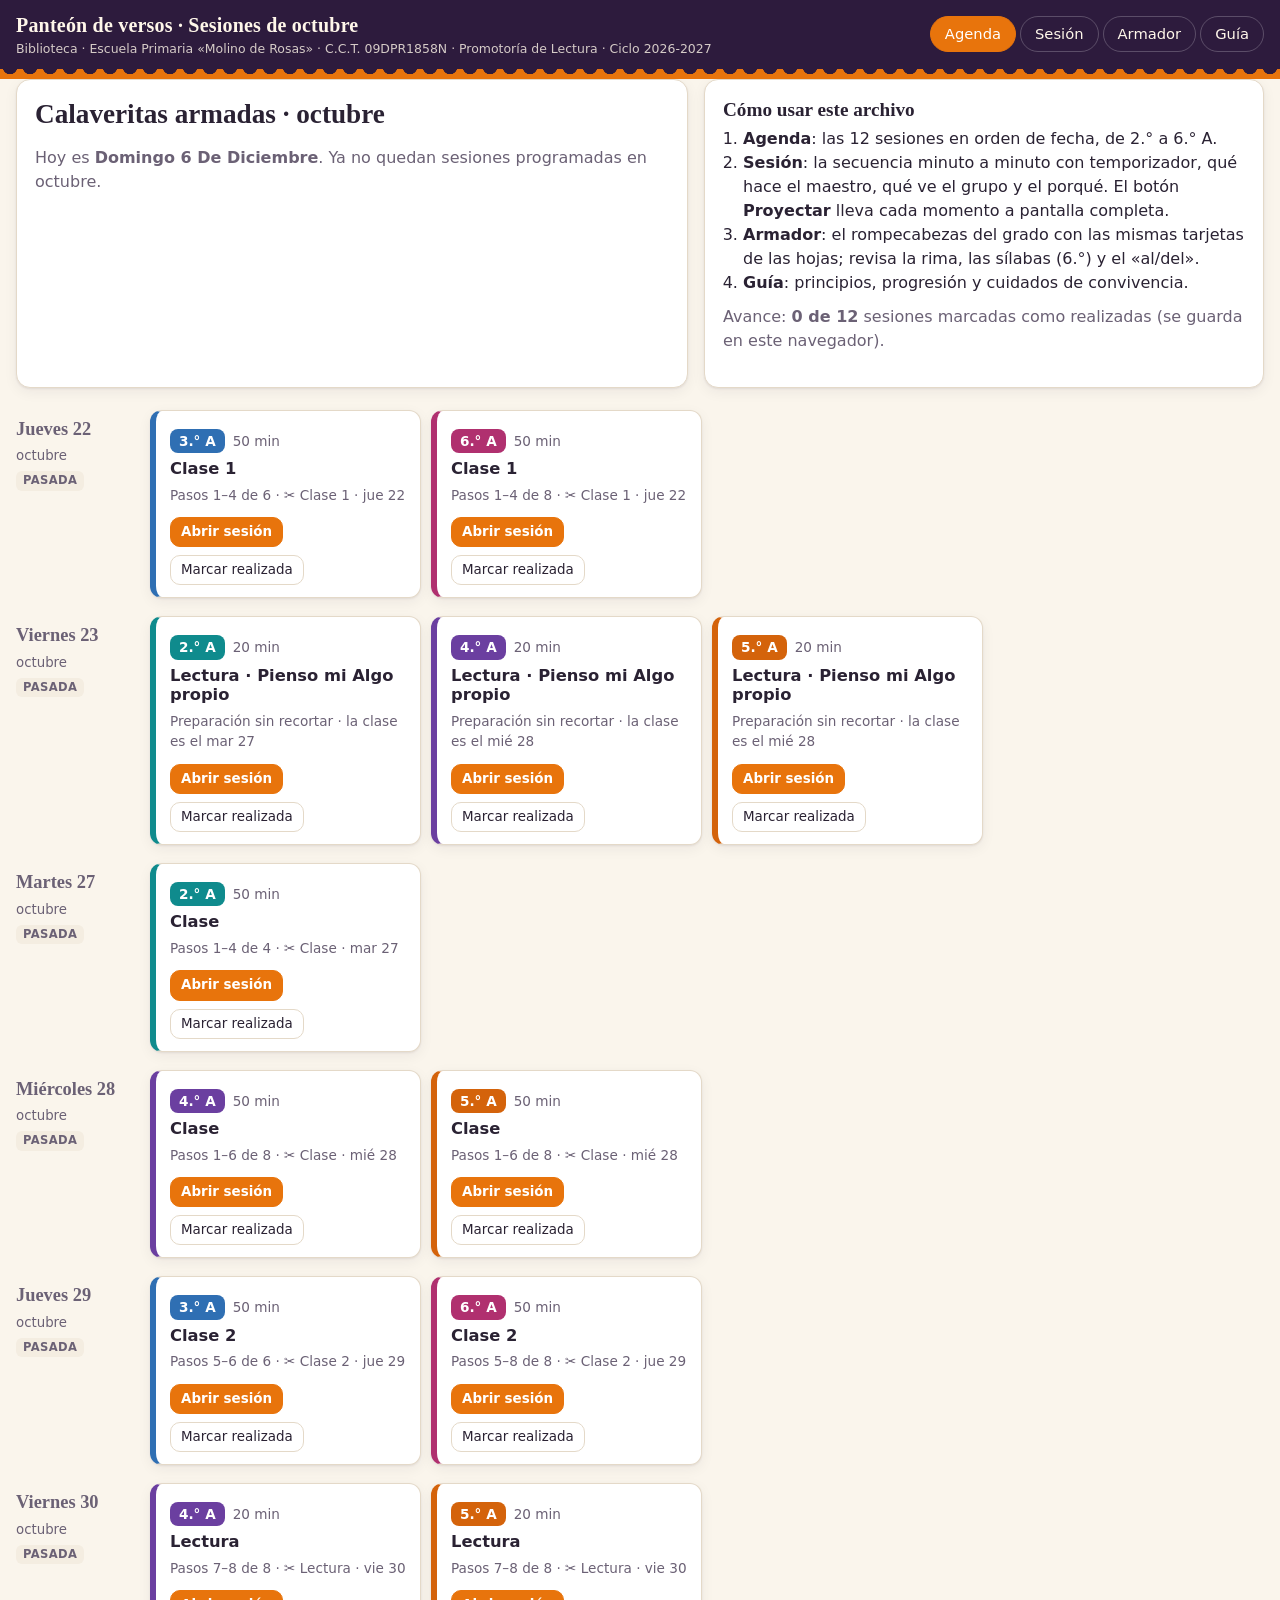
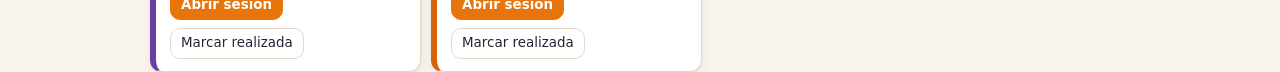
==== herramienta/panteon-de-versos-sesiones.html @ 93f86607 "Add files via upload" ====
<!doctype html>
<html lang="es">
<head>
<meta charset="utf-8">
<meta name="viewport" content="width=device-width, initial-scale=1">
<title>Panteón de versos · Sesiones</title>
<style>
:root{
  --bg:#faf5ec; --surface:#ffffff; --surface2:#f4ede1; --ink:#2a2233; --muted:#6b6175; --line:#e4d9c8;
  --head:#2d1b3d; --head-ink:#fff7ea; --accent:#e8740c; --accent-ink:#ffffff; --accent2:#8a2f86;
  --ok:#2f7d4f; --ok-bg:#e3f3e8; --warn:#9a4a05; --warn-bg:#fdf0dc; --bad:#a82a1e; --bad-bg:#fbe5e2;
  --card-ink:#2a2233; --shadow:0 1px 2px rgba(40,20,50,.08),0 4px 14px rgba(40,20,50,.06);
  --c-titulo:#e4e1dc; --c-quien:#dccff0; --c-porquien:#f9d0e1; --c-hacia:#fbe8a0; --c-remate:#fbd6b4;
  --c-algo:#ffffff; --c-cierre:#d9f1d0; --c-paso:#cde2f7; --c-final:#fcc794; --c-rima:#a7dbaf;
  --c-dialogo:#bde7e4; --c-figura:#f5c0cd; --c-reto:#fde68a;
  --g2:#0f8b8d; --g3:#2f6fb3; --g4:#6b3fa0; --g5:#d4630b; --g6:#b0306f;
}
@media (prefers-color-scheme: dark){
  :root:not([data-theme="light"]){
    --bg:#16111b; --surface:#211a29; --surface2:#2a2233; --ink:#f2ecf6; --muted:#b8acc3; --line:#3b3148;
    --head:#100b15; --ok-bg:#183a26; --warn-bg:#3d2a10; --bad-bg:#3d1a17; --ok:#7fd3a0; --warn:#f3b46a; --bad:#f08a80;
    --shadow:0 1px 2px rgba(0,0,0,.4);
  }
}
:root[data-theme="dark"]{
  --bg:#16111b; --surface:#211a29; --surface2:#2a2233; --ink:#f2ecf6; --muted:#b8acc3; --line:#3b3148;
  --head:#100b15; --ok-bg:#183a26; --warn-bg:#3d2a10; --bad-bg:#3d1a17; --ok:#7fd3a0; --warn:#f3b46a; --bad:#f08a80;
  --shadow:0 1px 2px rgba(0,0,0,.4);
}
*{box-sizing:border-box}
html,body{margin:0}
body{background:var(--bg);color:var(--ink);font:16px/1.5 system-ui,-apple-system,"Segoe UI",Roboto,"Helvetica Neue",Arial,sans-serif}
h1,h2,h3{font-family:Georgia,"Times New Roman",serif;line-height:1.2;margin:0}
button{font:inherit;color:inherit;cursor:pointer}
input,textarea{font:inherit;color:var(--ink)}
.wrap{max-width:1280px;margin:0 auto;padding:0 16px}
/* Encabezado */
header.top{background:var(--head);color:var(--head-ink);position:sticky;top:0;z-index:20}
.top .wrap{display:flex;flex-wrap:wrap;align-items:center;gap:8px 18px;padding-top:10px;padding-bottom:10px}
.brand{display:flex;flex-direction:column;min-width:0}
.brand b{font-family:Georgia,serif;font-size:1.25rem;letter-spacing:.2px}
.brand span{font-size:.78rem;opacity:.8}
nav.tabs{display:flex;gap:4px;margin-left:auto;flex-wrap:wrap}
nav.tabs button{background:transparent;border:1px solid rgba(255,255,255,.22);border-radius:999px;padding:6px 14px;color:var(--head-ink);font-size:.92rem}
nav.tabs button[aria-current="true"]{background:var(--accent);border-color:var(--accent);color:#fff}
.picado{height:10px;background:
  radial-gradient(circle at 10px -2px,transparent 7px,var(--accent) 7.5px) 0 0/20px 10px repeat-x}
main{padding:20px 0 60px}
.view{display:none}.view.on{display:block}
.card-box{background:var(--surface);border:1px solid var(--line);border-radius:14px;box-shadow:var(--shadow);padding:18px}
.muted{color:var(--muted)}
.pill{display:inline-flex;align-items:center;gap:6px;border-radius:999px;padding:2px 10px;font-size:.8rem;font-weight:600}
.btn{display:inline-flex;align-items:center;gap:6px;border:1px solid var(--line);background:var(--surface);border-radius:10px;padding:8px 14px;font-size:.94rem}
.btn:hover{border-color:var(--accent)}
.btn.pri{background:var(--accent);border-color:var(--accent);color:var(--accent-ink);font-weight:600}
.btn.sm{padding:4px 10px;font-size:.84rem}
.btn:disabled{opacity:.45;cursor:not-allowed}
.row{display:flex;flex-wrap:wrap;gap:8px;align-items:center}
.gchip{color:#fff;border-radius:8px;padding:2px 9px;font-weight:700;font-size:.85rem;white-space:nowrap}
.g2{--gc:var(--g2)}.g3{--gc:var(--g3)}.g4{--gc:var(--g4)}.g5{--gc:var(--g5)}.g6{--gc:var(--g6)}
.gchip{background:var(--gc)}
/* Agenda */
.hero{display:grid;gap:16px;grid-template-columns:1.2fr 1fr;margin-bottom:22px}
.hero h1{font-size:1.7rem;margin-bottom:6px}
.today-list{display:grid;gap:10px;margin-top:12px}
.timeline{display:grid;gap:18px}
.day{display:grid;grid-template-columns:120px 1fr;gap:14px}
.day-h{padding-top:6px}
.day-h b{display:block;font-family:Georgia,serif;font-size:1.15rem;text-transform:capitalize}
.day-h small{color:var(--muted)}
.day.past .day-h b{color:var(--muted)}
.day.today .day-h b{color:var(--accent)}
.tag{display:inline-block;font-size:.72rem;font-weight:700;letter-spacing:.4px;text-transform:uppercase;border-radius:6px;padding:1px 7px;margin-top:4px}
.tag.today{background:var(--accent);color:#fff}
.tag.past{background:var(--surface2);color:var(--muted)}
.day-s{display:grid;gap:10px;grid-template-columns:repeat(auto-fill,minmax(270px,1fr))}
.scard{background:var(--surface);border:1px solid var(--line);border-left:6px solid var(--gc);border-radius:12px;padding:12px 14px;display:flex;flex-direction:column;gap:6px;box-shadow:var(--shadow)}
.scard.done{opacity:.72}
.scard h3{font-size:1.02rem;font-family:inherit;font-weight:700}
.scard .meta{font-size:.85rem;color:var(--muted)}
.scard .row{margin-top:auto;padding-top:6px}
.done-mark{font-size:.8rem;color:var(--ok);font-weight:700}
/* Sesión */
.sess-head{border-left:8px solid var(--gc);display:flex;flex-wrap:wrap;gap:10px 22px;align-items:flex-end;justify-content:space-between}
.sess-head h1{font-size:1.6rem}
.sess-grid{display:grid;grid-template-columns:minmax(0,1fr) 340px;gap:18px;margin-top:18px}
.mom-rail{display:flex;gap:6px;overflow-x:auto;padding-bottom:4px;margin-bottom:12px}
.mom-rail button{flex:0 0 auto;border:1px solid var(--line);background:var(--surface);border-radius:10px;padding:6px 12px;font-size:.86rem;text-align:left}
.mom-rail button[aria-current="true"]{background:var(--gc);border-color:var(--gc);color:#fff}
.mom-rail button small{display:block;opacity:.75;font-size:.74rem}
.mom h2{font-size:1.4rem;margin-bottom:4px}
.mom ul{margin:8px 0 0;padding-left:20px}
.mom li{margin:4px 0}
.box{border-radius:12px;padding:12px 14px;margin-top:14px}
.box.group{background:var(--surface2);border:1px dashed var(--line)}
.box.why{background:var(--warn-bg);color:var(--ink)}
.box h4{margin:0 0 6px;font-size:.8rem;letter-spacing:.5px;text-transform:uppercase;color:var(--muted)}
.timer{display:flex;align-items:center;gap:10px;flex-wrap:wrap}
.timer .clock{font:700 2.2rem/1 ui-monospace,Menlo,Consolas,monospace;min-width:5.2ch}
.timer .clock.end{color:var(--bad)}
.bar{height:6px;border-radius:999px;background:var(--surface2);overflow:hidden;flex:1 1 140px}
.bar i{display:block;height:100%;background:var(--accent);width:0}
.side h3{font-size:1.05rem;margin-bottom:8px}
.side .card-box+.card-box{margin-top:14px}
.chk{display:flex;gap:8px;align-items:flex-start;margin:6px 0;font-size:.94rem}
.chk input{margin-top:4px;width:18px;height:18px;accent-color:var(--accent)}
.tira{border:1px dashed var(--line);border-radius:8px;padding:6px 10px;margin:6px 0;background:var(--c-reto);color:var(--card-ink);font-size:.92rem}
.ex{font-family:Georgia,serif;font-size:1.05rem}
.ex p{margin:2px 0}
.ex .dim{opacity:.45}
.exs{display:grid;grid-template-columns:repeat(auto-fit,minmax(240px,1fr));gap:12px}
.exs .ex{background:var(--surface);border:1px solid var(--line);border-radius:10px;padding:8px 12px}
#proj .exs .ex{background:transparent;border-color:rgba(255,255,255,.2);font-size:clamp(.95rem,1.6vw,1.3rem)}
.ideas{display:block;font-size:.74rem;line-height:1.3;opacity:.75;font-style:italic;margin-top:2px}
.ideas-box{font-size:.8rem;color:var(--muted);margin-top:6px;font-style:italic}
.tc.extra::before{content:"＋";position:absolute;top:-7px;left:-6px;background:var(--accent2);color:#fff;font-size:.62rem;font-weight:700;border-radius:999px;width:15px;height:15px;display:flex;align-items:center;justify-content:center}
.legend-x{font-size:.78rem;color:var(--muted);margin-top:10px}
.legend-x b{display:inline-flex;width:15px;height:15px;border-radius:999px;background:var(--accent2);color:#fff;font-size:.62rem;align-items:center;justify-content:center}
/* Armador */
.arm-top{display:flex;flex-wrap:wrap;gap:10px;align-items:center;justify-content:space-between;margin-bottom:14px}
.gtabs{display:flex;gap:6px;flex-wrap:wrap}
.gtabs button{border:2px solid var(--gc);background:var(--surface);color:var(--ink);border-radius:10px;padding:5px 14px;font-weight:700}
.gtabs button[aria-current="true"]{background:var(--gc);color:#fff}
.banner{background:var(--warn-bg);border-radius:10px;padding:8px 12px;margin-bottom:12px;display:flex;gap:10px;flex-wrap:wrap;align-items:center;justify-content:space-between;font-size:.94rem}
.arm{display:grid;grid-template-columns:170px minmax(0,1fr) 380px;gap:16px;align-items:start}
.rail{display:flex;flex-direction:column;gap:4px;position:sticky;top:86px}
.rail button{display:flex;align-items:center;gap:8px;text-align:left;border:1px solid var(--line);background:var(--surface);border-radius:9px;padding:6px 10px;font-size:.9rem}
.rail button[aria-current="true"]{border-color:var(--accent);box-shadow:0 0 0 2px var(--accent) inset}
.rail button.inrange{background:var(--warn-bg)}
.dot{width:10px;height:10px;border-radius:50%;background:var(--line);flex:0 0 auto}
.dot.half{background:linear-gradient(90deg,var(--accent) 50%,var(--line) 50%)}
.dot.full{background:var(--ok)}
.rail .cut{font-size:.74rem;color:var(--muted);border-top:2px dashed var(--line);padding-top:4px;margin-top:4px}
.step h2{font-size:1.3rem}
.step .q{color:var(--muted);margin:4px 0 12px}
.lbl{font-weight:700;font-size:.9rem;margin:14px 0 6px;display:flex;gap:8px;align-items:center;flex-wrap:wrap}
.grid{display:flex;flex-wrap:wrap;gap:8px}
.tc{position:relative;border:1.5px solid rgba(0,0,0,.14);border-radius:9px;padding:8px 12px;min-height:44px;color:var(--card-ink);font-size:1rem;text-align:left;display:flex;flex-direction:column;justify-content:center;gap:1px;box-shadow:0 1px 0 rgba(0,0,0,.06)}
.tc small.h{font-size:.78rem;opacity:.75}
.tc small.rc{font-size:.72rem;opacity:.7}
.tc[aria-pressed="true"]{outline:3px solid var(--ink);outline-offset:1px}
.tc.fits::after{content:"✓ rima";position:absolute;top:-8px;right:-6px;background:var(--ok);color:#fff;font-size:.68rem;font-weight:700;border-radius:999px;padding:1px 6px}
.tc.algo{border-style:dashed}
.cat-titulo{background:var(--c-titulo)}.cat-quien{background:var(--c-quien)}.cat-porquien{background:var(--c-porquien)}
.cat-hacia{background:var(--c-hacia)}.cat-remate{background:var(--c-remate)}.cat-algo{background:var(--c-algo)}
.cat-cierre{background:var(--c-cierre)}.cat-paso{background:var(--c-paso)}.cat-final{background:var(--c-final)}
.cat-rima{background:var(--c-rima)}.cat-dialogo{background:var(--c-dialogo)}.cat-figura{background:var(--c-figura)}
.cat-reto{background:var(--c-reto)}
.algo-in{width:100%;border:2px dashed var(--accent);background:var(--surface);border-radius:10px;padding:10px 12px;font-size:1.05rem}
.preview{margin-top:16px;background:var(--surface2);border-radius:12px;padding:12px 14px;font-family:Georgia,serif;font-size:1.15rem;display:flex;gap:10px;align-items:center;justify-content:space-between;flex-wrap:wrap}
.fb{margin-top:10px;border-radius:10px;padding:9px 12px;font-size:.95rem}
.fb.ok{background:var(--ok-bg);color:var(--ok)}
.fb.aso{background:var(--warn-bg);color:var(--warn)}
.fb.no{background:var(--bad-bg);color:var(--bad)}
.fb.info{background:var(--surface2);color:var(--ink)}
.mini{display:inline-block;background:var(--c-titulo);color:var(--card-ink);border:1px solid rgba(0,0,0,.2);border-radius:6px;padding:0 8px;font-weight:700}
.nav2{display:flex;justify-content:space-between;gap:8px;margin-top:18px;flex-wrap:wrap}
.cuad{position:sticky;top:86px;max-height:calc(100vh - 100px);overflow:auto;background:var(--surface);background-image:repeating-linear-gradient(transparent 0 31px,var(--line) 31px 32px);border:1px solid var(--line);border-radius:12px;padding:14px;box-shadow:var(--shadow)}
.cuad h3{font-size:1.05rem;margin-bottom:2px}
.cuad .sub{font-size:.82rem;color:var(--muted);margin-bottom:10px}
.strip{display:flex;flex-wrap:wrap;margin:6px 0;border-radius:8px;overflow:hidden;cursor:pointer;border:1px solid rgba(0,0,0,.12);box-shadow:0 1px 0 rgba(0,0,0,.05)}
.strip .seg{padding:5px 9px;color:var(--card-ink);font-size:.95rem}
.strip .num{background:var(--surface2);color:var(--muted);font-size:.72rem;font-weight:700;padding:6px 6px;display:flex;align-items:center}
.strip.empty{border:1.5px dashed var(--line);background:transparent;color:var(--muted);padding:5px 9px;font-size:.88rem}
.strip .syl{margin-left:auto;font-size:.72rem;padding:6px 8px;background:var(--surface2);color:var(--muted)}
.strip .syl.bad{color:var(--bad);font-weight:700}
.star{font-size:.82rem;color:var(--ok);margin:2px 0 8px;font-weight:600}
.cutline{border-top:2px dashed var(--muted);margin:10px 0 4px;padding-top:2px;font-size:.76rem;color:var(--muted)}
.qhead{font-family:Georgia,serif;font-weight:700;font-size:.9rem;margin-top:8px}
/* Guía */
.guide{display:grid;gap:16px;grid-template-columns:repeat(auto-fit,minmax(320px,1fr))}
.guide h2{font-size:1.25rem;margin-bottom:8px}
table{border-collapse:collapse;width:100%;font-size:.9rem}
th,td{border-bottom:1px solid var(--line);padding:6px 6px;text-align:left;vertical-align:top}
th{font-size:.78rem;text-transform:uppercase;letter-spacing:.4px;color:var(--muted)}
.sw{display:inline-block;width:18px;height:18px;border-radius:4px;border:1px solid rgba(0,0,0,.2);vertical-align:middle}
.tablewrap{overflow-x:auto}
/* Proyección */
#proj{position:fixed;inset:0;background:#120c18;color:#fff7ea;z-index:100;display:none;flex-direction:column;padding:24px 32px}
#proj.on{display:flex}
#proj .ph{display:flex;justify-content:space-between;align-items:center;gap:12px;flex-wrap:wrap;font-size:1rem;opacity:.85}
#proj .pbody{flex:1;display:flex;flex-direction:column;justify-content:center;gap:20px;max-width:1100px;margin:0 auto;width:100%}
#proj h2{font-size:clamp(2rem,5vw,3.6rem);color:#ffb35c}
#proj .pg{font-size:clamp(1.3rem,3vw,2.2rem);line-height:1.45}
#proj .pg ol,#proj .pg ul{margin:0;padding-left:1.2em}
#proj .pclock{font:700 clamp(3rem,9vw,7rem)/1 ui-monospace,Menlo,Consolas,monospace}
#proj .pclock.end{color:#ff7a6b}
#proj .pf{display:flex;gap:10px;justify-content:center;flex-wrap:wrap}
#proj .btn{background:transparent;color:#fff7ea;border-color:rgba(255,255,255,.3);font-size:1.1rem}
#proj .btn.pri{background:var(--accent);border-color:var(--accent)}
.flash{animation:fl 1s ease 3}
@keyframes fl{50%{background:#5a1d1d}}
@media (max-width:1100px){
  .arm{grid-template-columns:150px minmax(0,1fr)}
  .cuad{grid-column:1/-1;position:static;max-height:none}
  .sess-grid{grid-template-columns:1fr}
}
@media (max-width:720px){
  .hero{grid-template-columns:1fr}
  .day{grid-template-columns:1fr;gap:6px}
  .arm{grid-template-columns:1fr}
  .rail{position:static;flex-direction:row;overflow-x:auto}
  .rail button{flex:0 0 auto}
  .rail .cut{border-top:0;border-left:2px dashed var(--line);padding:4px 6px;margin:0;white-space:nowrap}
  nav.tabs{margin-left:0}
}
@media print{
  header.top,.view:not(#v-arm),.arm-top,.banner,.rail,.step,#proj{display:none!important}
  body{background:#fff;color:#000}
  .arm{display:block}
  .cuad{position:static;max-height:none;box-shadow:none;border:0;background-image:none}
  .strip{break-inside:avoid;-webkit-print-color-adjust:exact;print-color-adjust:exact}
}
</style>
</head>
<body>
<header class="top">
  <div class="wrap">
    <div class="brand">
      <b>Panteón de versos · Sesiones de octubre</b>
      <span>Biblioteca · Escuela Primaria «Molino de Rosas» · C.C.T. 09DPR1858N · Promotoría de Lectura · Ciclo 2026-2027</span>
    </div>
    <nav class="tabs" aria-label="Secciones">
      <button data-act="nav" data-v="agenda">Agenda</button>
      <button data-act="nav" data-v="sess">Sesión</button>
      <button data-act="nav" data-v="arm">Armador</button>
      <button data-act="nav" data-v="guia">Guía</button>
    </nav>
  </div>
  <div class="picado"></div>
</header>

<main class="wrap">
  <section id="v-agenda" class="view"></section>
  <section id="v-sess" class="view"></section>
  <section id="v-arm" class="view"></section>
  <section id="v-guia" class="view"></section>
</main>

<div id="proj" role="dialog" aria-modal="true" aria-label="Modo proyección"></div>

<script>
/* =====================================================================
   1. DATOS · tomados de las hojas imprimibles por grado (2.° a 6.° A).
   Cada tarjeta final lleva tras «|» la pista que trae la hoja:
   2.° símbolo · 3.° símbolo y terminación · 4.° terminación · 5.° nada · 6.° sílabas.
   ===================================================================== */
const L = s => s.split(';').map(x => x.trim()).filter(Boolean);
const S = (a, b, ca, cb, ini, fin, extra) => Object.assign({ a, b, ca, cb, ini: L(ini), fin: L(fin) }, extra || {});
const A = (a, b, moldes, fin) => ({ a, b, ca: 'algo', cb: 'cierre', algo: true, ini: L(moldes), fin: L(fin) });

const TIRAS = [
  'Y colorín colorado, este cuento se ha acabado.',
  'Y aquí termina la historia de esta calaca sin memoria.',
  'Pon un pan en el altar y la Calaca vendrá a cenar.',
  'Que viva el Día de Muertos con los ojos bien abiertos.',
  'Si la Muerte vuelve a pasar, ¡que se quede a merendar!',
  'Y con esta me despido: ¡la Calaca se ha dormido!'
];

const G = {
  2: {
    name: '2.° A', N: 4, pairs: [[1, 2], [3, 4]], hint: 'sym', pista: true, stars: [2, 4], cut: null, quart: false, abcd: false,
    firma: 'Mis iniciales y 2.° A', lab: ['✂ Clase · mar 27'],
    sets: {
      orig: { titles: L('¡Ya llegó la Calaca!;La Calaca y mi familia;Una visita de huesos;La Calaca glotona;+La Dientona en mi casa;+¡Ahí viene la Huesuda!'), steps: [
      S('¿Quién llega?', '¿Por quién?', 'quien', 'porquien',
        'La Calaca llegó por;La Flaca llegó por;La Pelona llegó por;La Catrina llegó por;+La Huesuda llegó por;+La Calavera llegó por;+La Tilica llegó por;+La Dientona llegó por;+La Copetona llegó por;+La Chimuela llegó por',
        'mi mamá|☀;mi papá|☀;mi abuelita|☾;mi abuelito|✦;mi hermana|♥;mi hermano|◆;mi tía|♪;mi tío|⚑;el gato|♣;el ratón|★;mi mascota|●;mi vecina|✿;+mi abuela|■;+mi gatito|✦'),
      S('¿Qué hacía?', 'Rima', 'hacia', 'rima',
        'que estaba comiendo;que jugaba con;que dormía con;que bailaba con;que se escondió con;que cantaba con;que se reía con;que platicaba con;+que estaba regando;+que veía la tele con',
        'el sofá|☀;su papá|☀;una galletita|☾;su pelotita|☾;un pajarito|✦;un perrito|✦;una manzana|♥;la campana|♥;un gusano|◆;el piano|◆;una sandía|♪;la lotería|♪;el río|⚑;su primo Darío|⚑;un pato|♣;un zapato|♣;un balón|★;un camión|★;la pelota|●;una bota|●;la cocina|✿;una gallina|✿;una estrellita|☾;un burrito|✦;+la cazuela|■;+una vela|■'),
      A('✎ Algo propio', '¿Cómo cierra?',
        'Le gusta|,|bailar en la cocina/contar chistes/jugar futbol;Siempre|,|me abraza fuerte/canta en la regadera/llega con pan;Me enseñó a|,|andar en bici/hacer tortillas/atarme las agujetas;+Su comida favorita es|,|los tamales/el pozole/las quesadillas;+Cuando se ríe|,|cierra los ojos/suena como trompeta/le tiembla la panza',
        '¡qué emoción!|★;todo el día|♪;sin parar|✚;con su sombrero|▲;con mucho amor|♦;en la cocina|✿;a cada rato|♣;con su pelota|●;+en el balcón|★;+cada día|♪'),
      S('¿Cómo termina?', 'Rima', 'final', 'rima',
        'y se fue bailando con;y se llevó por error;y se quedó a jugar con;y se fue de fiesta con;+y se fue cantando con;+y se fue en bicicleta con;+y se puso a bailar con;+y salió corriendo con',
        'el ratón|★;un dragón|★;su tía|♪;la alegría|♪;el mar|✚;el altar|✚;el panadero|▲;el bombero|▲;el tambor|♦;el doctor|♦;la gallina|✿;la Catrina|✿;un zapato|♣;el plato|♣;una bota|●;la gota|●;+un balón|★')
    ] },
      ninos: { titles: L('¡Ya llegó la Calaca!;¡Qué onda, Calaca!;Una visita súper chida;La Calaca bien glotona;+La Dientona en mi casa;+¡Ahí viene la Huesuda!'), steps: [
      S('¿Quién llega?', '¿Por quién?', 'quien', 'porquien',
        'La Calaca llegó por;¡Ups! La Flaca llegó por;La Pelona chida va por;La Catrina fresa va por;+La Huesuda llegó por;+La Calavera llegó por;+La Tilica llegó por;+La Dientona llegó por;+La Copetona llegó por;+La Chimuela llegó por',
        'mi mamá|☀;mi papá|☀;mi abuelita|☾;mi abuelito|✦;mi hermana|♥;mi hermano|◆;mi tía|♪;mi tío|⚑;el gato|♣;el ratón|★;mi mascota|●;mi bestie Cristina|✿;+mi vecina|✿;+mi abuela|■;+mi gatito|✦'),
      S('¿Qué hacía?', 'Rima', 'hacia', 'rima',
        'que estaba comiendo;que jugaba Roblox con;que dormía bien chill con;que bailaba chido con;que echaba relajo con;que cantaba rap con;que se reía con;que veía caricaturas con;+que estaba regando;+que veía la tele con;+que platicaba con',
        'el sofá|☀;la tablet de papá|☀;una galletita|☾;su pelotita|☾;un pajarito|✦;un perrito|✦;una manzana|♥;la campana|♥;un gusano|◆;el piano|◆;una sandía|♪;la lotería|♪;el río|⚑;su primo Darío|⚑;un pato|♣;un zapato|♣;un balón|★;un súper camión|★;la pelota|●;una bota|●;la cocina|✿;una gallina|✿;una estrellita|☾;un Pokémon chiquito|✦;+la cazuela|■;+una vela|■'),
      A('✎ Algo propio', '¿Cómo cierra?',
        'Le gusta|,|bailar en la cocina/contar chistes/jugar futbol;Neta, siempre|,|me abraza fuerte/canta en la regadera/llega con pan;Me enseñó, bien chido, a|,|andar en bici/hacer tortillas/atarme las agujetas;+Su comida favorita es|,|los tamales/el pozole/las quesadillas;+Cuando se ríe|,|cierra los ojos/suena como trompeta/le tiembla la panza',
        '¡qué emoción!|★;¡súper, todo el día!|♪;bien chido, sin parar|✚;con gorro vaquero|▲;con mucho amor|♦;chido en la cocina|✿;¡ups!, a cada rato|♣;con su pelota|●;+a cada rato|♣;+en el balcón|★;+cada día|♪'),
      S('¿Cómo termina?', 'Rima', 'final', 'rima',
        'y se fue bailando con;¡ups!, se llevó por error;y se quedó a chillear con;y se fue al reventón con;+y se fue cantando con;+y se fue en bicicleta con;+y se puso a bailar con;+y salió corriendo con',
        'el ratón|★;un dragón bien cañón|★;su tía|♪;la alegría|♪;su celular|✚;el altar|✚;el panadero|▲;el bombero|▲;el tambor|♦;el doctor|♦;la gallina|✿;la Catrina|✿;un zapato|♣;el plato|♣;una bota|●;la gota|●;+un balón|★')
    ], exs: [
        { t: '¡Ya llegó la Calaca!', v: [['La Calaca llegó por', 'mi abuelita'], ['que estaba comiendo', 'una galletita'], ['Le gusta', 'contar cuentos', '¡qué emoción!'], ['y se fue bailando con', 'el ratón']] },
        { t: 'La Dientona en mi casa', v: [['La Dientona llegó por', 'mi abuela'], ['que estaba comiendo', 'la cazuela'], ['Su comida favorita es', 'los tamales', 'cada día'], ['y se fue al reventón con', 'su tía']] },
        { t: '¡Ahí viene la Huesuda!', v: [['La Huesuda llegó por', 'mi gatito'], ['que dormía bien chill con', 'un pajarito'], ['Cuando se ríe', 'le tiembla la panza', 'en el balcón'], ['y se fue bailando con', 'un dragón bien cañón']] }
      ] }
    },
    exs: [
      { t: '¡Ya llegó la Calaca!', v: [['La Calaca llegó por', 'mi abuelita'], ['que estaba comiendo', 'una galletita'], ['Le gusta', 'contar cuentos', '¡qué emoción!'], ['y se fue bailando con', 'el ratón']] },
      { t: 'La Dientona en mi casa', v: [['La Dientona llegó por', 'mi abuela'], ['que estaba comiendo', 'la cazuela'], ['Su comida favorita es', 'los tamales', 'cada día'], ['y se fue de fiesta con', 'su tía']] },
      { t: '¡Ahí viene la Huesuda!', v: [['La Huesuda llegó por', 'mi gatito'], ['que dormía con', 'un pajarito'], ['Cuando se ríe', 'le tiembla la panza', 'en el balcón'], ['y se fue bailando con', 'un dragón']] }
    ],
    check: ['¿Pegué los 4 versos en orden?', '¿Cada pareja tiene el mismo símbolo?', '¿Escribí mi Algo propio?', '¿Da risa sin burlarse?', '¿Puse mis iniciales y 2.° A?'],
    dua: 'Mismos colores que en primero. Imagen o símbolo en cada tarjeta, letra grande y lectura en voz alta del maestro. El molde ✎ admite escritura o dictado. Con una tarjeta rosa en blanco, el maestro ayuda a buscar la rima.',
    rule: 'Busca el <b>mismo símbolo</b> (★ ☾ ♥…) en los dos versos de cada pareja.'
  },
  3: {
    name: '3.° A', N: 6, pairs: [[1, 2], [3, 4], [5, 6]], hint: 'symend', pista: true, stars: [2, 4, 6], cut: 5, quart: false, abcd: false,
    firma: 'Mis iniciales y 3.° A', lab: ['✂ Clase 1 · jue 22', '✂ Clase 2 · jue 29'],
    titles: L('Una visita de miedo;La Calaca en mi casa;¡Toc, toc! Es la Calaca;Calaverita para mi familia;La Calaca despistada;+La Copetona en el barrio;+La Dientona y la cazuela'),
    steps: [
      S('¿Quién llega?', '¿Por quién?', 'quien', 'porquien',
        'La Flaca llegó a la casa de;La Pelona tocó la puerta de;La Catrina fue a buscar a;La Calaca se metió al cuarto de;La Huesuda visitó a;La Calavera fue por;+La Tilica se asomó a la casa de;+La Dientona tocó la ventana de;+La Copetona fue a visitar a;+La Chimuela le cantó a;+La Parca fue a saludar a;+La Flaquita fue a despertar a',
        'mi mamá|☀ -a;mi papá|☀ -a;mi abuelita|☾ -ita;mi abuelito|✦ -ito;mi hermana|♥ -ana;mi hermano|◆ -ano;mi tía|♪ -ia;mi tío|⚑ -io;mi amigo|✧ -igo;mi mascota|● -ota;+mi vecina|✿ -ina;+mi abuela|■ -ela;+mi gatito|✦ -ito;+el panadero|▲ -ero;+el despertador|♦ -or'),
      S('¿Qué hacía?', 'Rima', 'hacia', 'rima',
        'que estaba tocando;que jugaba con;que se comía;que dormía abrazando;que platicaba con;que se escondió detrás de;que soñaba con;que bailaba con;+que estaba regando;+que se reía con;+que veía la tele con;+que barría con',
        'el sofá|☀ -a;su papá|☀ -a;una galletita|☾ -ita;una estrellita|☾ -ita;un pajarito|✦ -ito;un burrito|✦ -ito;una manzana|♥ -ana;la ventana|♥ -ana;el piano|◆ -ano;un gusano|◆ -ano;una sandía|♪ -ia;la lotería|♪ -ia;el río|⚑ -io;su primo Darío|⚑ -io;un higo|✧ -igo;su abrigo|✧ -igo;la pelota|● -ota;una bota|● -ota;+la cocina|✿ -ina;+una gallina|✿ -ina;+la cazuela|■ -ela;+una vela|■ -ela;+su sombrero|▲ -ero;+el dinero|▲ -ero;+el tambor|♦ -or;+el tractor|♦ -or'),
      A('✎ Algo propio', '¿Cómo cierra?',
        'Le encanta|,|cantar rancheras/armar rompecabezas/hacer pasteles;Siempre|,|se come mis papas/llega tarde/me cuenta cuentos;Nunca deja de|,|silbar/hablar por teléfono/regar sus plantas;Me enseñó a|,|nadar/hacer la tarea/cuidar a mi perro;+Todos saben que|,|ronca muy fuerte/baila muy chistoso/le encantan los dulces;+Se pone feliz cuando|,|gana su equipo/come elote/llueve',
        '¡qué emoción!|★ -on;todo el día|♪ -ia;sin parar|✚ -ar;con su sombrero|▲ -ero;con mucho amor|♦ -or;en la cocina|✿ -ina;a cada rato|♣ -ato;con mucha canela|■ -ela;+con su pelota|● -ota;+en el balcón|★ -on;+cada día|♪ -ia'),
      S('¿Qué le pasó?', 'Rima', 'paso', 'rima',
        'pero la Calaca se tropezó con;pero se asustó con;pero se distrajo con;pero se resbaló en;pero se quedó dormida en;+pero la Tilica se atoró en;+pero la Pelona se enredó con;+pero la Huesuda se sentó en;+pero la Catrina se espantó con',
        'un ratón|★ -on;el colchón|★ -on;su melodía|♪ -ia;la sandía|♪ -ia;el mar|✚ -ar;el altar|✚ -ar;un agujero|▲ -ero;el ropero|▲ -ero;el ventilador|♦ -or;la gallina|✿ -ina;una golosina|✿ -ina;un zapato|♣ -ato;el plato|♣ -ato;una vela|■ -ela;la cazuela|■ -ela;+una bota|● -ota;+la gota|● -ota;+el elevador|♦ -or;+el sillón|★ -on'),
      S('¿Y luego?', 'Rima', 'final', 'rima',
        'y del susto salió corriendo hasta;y muy enojada se fue a;y sin pensarlo se metió a;y de puntitas se fue a;+y bailando se fue a;+y en bicicleta se fue a;+y cantando se fue a',
        'la cocina|✿ -ina;la piscina|✿ -ina;la escuela|■ -ela;la abuela|■ -ela;el gallinero|▲ -ero;el basurero|▲ -ero;la ventana|♥ -ana;la campana|♥ -ana;el panteón|★ -on;el salón|★ -on;la panadería|♪ -ia;la juguetería|♪ -ia;+la tortillería|♪ -ia;+el comedor|♦ -or;+el elevador|♦ -or'),
      S('¿Cómo termina?', 'Rima', 'final', 'rima',
        'y se quedó a vivir en;y se hizo amiga de;y ahora baila en;y prometió volver a;+y se fue a bailar a;+y se quedó dormida en;+y se llevó de recuerdo',
        'la esquina|✿ -ina;la gallina|✿ -ina;la escuela|■ -ela;la cazuela|■ -ela;el sombrero|▲ -ero;el agujero|▲ -ero;la ventana|♥ -ana;la campana|♥ -ana;el panteón|★ -on;el salón|★ -on;la panadería|♪ -ia;la juguetería|♪ -ia;+la dulcería|♪ -ia;+el tambor|♦ -or;+el tractor|♦ -or')
    ],
    exs: [
      { t: 'Una visita de miedo', v: [['La Huesuda visitó a', 'mi hermano'], ['que estaba tocando', 'el piano'], ['Siempre', 'se come mis papas', 'todo el día'], ['pero se asustó con', 'su melodía'], ['y del susto salió corriendo hasta', 'la cocina'], ['y se hizo amiga de', 'la gallina']] },
      { t: 'La Dientona y la cazuela', v: [['La Dientona tocó la ventana de', 'mi abuela'], ['que se comía', 'la cazuela'], ['Siempre', 'llega con pan', 'a cada rato'], ['pero se asustó con', 'un zapato'], ['y en bicicleta se fue a', 'la tortillería'], ['y ahora baila en', 'la dulcería']] },
      { t: 'La Copetona en el barrio', v: [['La Copetona fue a visitar a', 'mi vecina'], ['que bailaba con', 'una gallina'], ['Todos saben que', 'ronca muy fuerte', 'en el balcón'], ['pero se resbaló en', 'el colchón'], ['y cantando se fue a', 'el comedor'], ['y ahora baila en', 'el tractor']] }
    ],
    check: ['¿Tiene 6 versos en tres pareados?', '¿Coinciden símbolo y terminación en cada pareja?', '¿Usé «al» o «del» si quedó «a el» o «de el»?', '¿Escribí mi Algo propio?', '¿Da risa sin burlarse?'],
    dua: 'Las tarjetitas «al» y «del» se pegan encima de «a el» y «de el»: un apoyo de gramática sin corregir con rojo. El símbolo sigue siendo la pista principal y la terminación escrita prepara la lectura de cuarto.',
    rule: 'Busca el <b>mismo símbolo y la misma terminación</b> (★ -ón) en cada pareja.'
  },
  4: {
    name: '4.° A', N: 8, pairs: [[1, 2], [3, 4], [5, 6], [7, 8]], hint: 'end', pista: true, stars: [2, 4, 6, 8], cut: 7, quart: false, abcd: false,
    firma: 'Mi seudónimo y 4.° A', lab: ['✂ Clase · mié 28', '✂ Lectura · vie 30'],
    titles: L('La calaverita de mi familia;El día que llegó la Muerte;Una visita muy despistada;La Muerte y mi casa;+La Chimuela en la cocina;+La Descarnada despistada'),
    steps: [
      S('Aquí yace…', '¿Por quién?', 'titulo', 'porquien',
        'Aquí yace;Aquí descansa;Aquí quedó;Bajo esta tumba está;+En este panteón está;+Aquí reposa;+Cuentan que aquí duerme',
        'mi mamá|-a;mi papá|-a;mi abuelita|-ita;mi abuelito|-ito;mi tía|-ia;mi tío|-io;mi hermano|-ano;mi hermana|-ana;mi amigo|-igo;mi amiga|-iga;mi mascota|-ota;el despertador|-or;la mochila|-ila;el recreo|-eo;el dragón|-on;el panadero|-ero;+mi vecina|-ina;+mi abuela|-ela;+la doctora|-ora'),
      S('¿Qué hacía?', 'Rima', 'hacia', 'rima',
        'que se pasaba el día en;que roncaba más fuerte que;que jugaba futbol con;que cantaba en;que se comía;que soñaba con;que nunca soltaba;que hacía la tarea con;+que vendía tamales en;+que bailaba cumbia con;+que se escondía en',
        'el sofá|-a;su papá|-a;una galletita|-ita;la cajita|-ita;un pajarito|-ito;un mosquito|-ito;la sandía|-ia;la lotería|-ia;el río|-io;un lío|-io;el piano|-ano;un gusano|-ano;la ventana|-ana;una manzana|-ana;un higo|-igo;su abrigo|-igo;una hormiga|-iga;su barriga|-iga;la pelota|-ota;la gota|-ota;el tractor|-or;el tambor|-or;la fila|-ila;una pila|-ila;el paseo|-eo;el museo|-eo;el balón|-on;un ratón|-on;el sombrero|-ero;el dinero|-ero;≈ el camino|≈ suena parecido;≈ la casa|≈ suena parecido;≈ el perro|≈ suena parecido;+la cocina|-ina;+una gallina|-ina;+la cazuela|-ela;+una vela|-ela;+la licuadora|-ora;+la aspiradora|-ora'),
      A('✎ Algo propio', '¿Cómo cierra?',
        'Le encantaba|,|contar chistes/bailar danzón/comer chicharrón;Nunca dejaba de|,|cantar en la ducha/regar sus plantas/hablar con su perico;Todos sabían que|,|roncaba como tractor/hacía el mejor mole/coleccionaba tazas;Siempre decía: «|»,|¡No corras!/¡Ya merito!/¡Ay, qué caray!;+Era famoso por|,|sus tamales/su risa/sus bigotes;+Su lugar favorito era|,|el mercado/la azotea/el parque',
        'a cada rato|-ato;de corazón|-on;sin parar|-ar;con mucho sabor|-or;¡qué alegría!|-ia;con su sombrero|-ero;en la cocina|-ina;como un elote|-ote;¡qué barbaridad!|-ad;+a toda hora|-ora;+en el balcón|-on'),
      S('¿Qué más hacía?', 'Rima', 'remate', 'rima',
        'y por eso siempre traía;y hasta se ponía al revés;y le gustaba bailar con;y le cantaba a;+y llevaba en la bolsa;+y le daba de comer a;+y hasta bailaba con',
        'el zapato|-ato;un gato|-ato;un plato|-ato;el ratón|-on;un camión|-on;el mar|-ar;el altar|-ar;el doctor|-or;el comedor|-or;su tía|-ia;la policía|-ia;el bombero|-ero;el cartero|-ero;la gallina|-ina;su vecina|-ina;el papalote|-ote;su bigote|-ote;la ciudad|-ad;la Navidad|-ad;+la señora|-ora;+una cantimplora|-ora;+un salero|-ero;+un collar|-ar'),
      S('¿Quién llega?', '¿Cuál Muerte?', 'quien', 'quien',
        'Una noche llegó;Muy de prisa llegó;Sin avisar llegó;Por la ventana entró;+Muy tarde llegó;+Bailando llegó;+Cantando llegó;+Con su rebozo llegó',
        'la Calaca|-aca;la Flaca|-aca;la Pelona|-ona;la Huesuda|-uda;la Catrina|-ina;la Calavera|-era;la Parca|-arca;la Muerte|-erte;+la Dientona|-ona;+la Copetona|-ona;+la Chimuela|-ela;+la Descarnada|-ada;+la Garbancera|-era;+la Flaquita|-ita'),
      S('¿Qué le pasó?', 'Rima', 'paso', 'rima',
        'pero se quedó muy;pero resultó ser muy;pero se tropezó con;pero se enredó con;pero se cayó en;+pero se sentó en;+pero se escondió en;+pero se volvió muy',
        'la hamaca|-aca;la vaca|-aca;la matraca|-aca;la butaca|-aca;dormilona|-ona;comelona|-ona;la corona|-ona;gritona|-ona;peluda|-uda;barbuda|-uda;la gallina|-ina;una golosina|-ina;la cortina|-ina;la escalera|-era;la regadera|-era;la bandera|-era;la barca|-arca;la charca|-arca;fuerte|-erte;la suerte|-erte;+mandona|-ona;+la cazuela|-ela;+la escuela|-ela;+despistada|-ada;+la almohada|-ada;+la limonada|-ada;+la cafetera|-era;+muy chiquita|-ita;+la sillita|-ita'),
      S('¿Y luego?', 'Rima', 'final', 'rima',
        'y en vez de llevárselo se puso a;y de pronto empezó a;y muerta de risa se puso a;+y en lugar de asustar se puso a;+y con su sombrero se puso a;+y toda la noche se puso a',
        'bailar|-ar;cantar|-ar;jugar|-ar;roncar|-ar;comer|-er;leer|-er;correr|-er;reír|-ir;dormir|-ir;aplaudir|-ir;+brincar|-ar;+saltar|-ar;+escribir|-ir'),
      S('¿Cómo termina?', 'Rima', 'final', 'rima',
        'y se fue feliz a;y prometió volver a;y regresó contenta a;y se quedó con ganas de;+y nunca dejó de;+y aprendió a;+y se fue de nuevo a',
        'cenar|-ar;descansar|-ar;festejar|-ar;beber|-er;barrer|-er;aprender|-er;vivir|-ir;salir|-ir;sonreír|-ir;+platicar|-ar;+merendar|-ar;+volver|-er;+compartir|-ir')
    ],
    exs: [
      { t: 'El día que llegó la Muerte', v: [['Aquí yace', 'mi tío'], ['que se pasaba el día en', 'el río'], ['Le encantaba', 'contar chistes', 'a cada rato'], ['y hasta se ponía al revés', 'el zapato'], ['Una noche llegó', 'la Pelona'], ['pero resultó ser muy', 'dormilona'], ['y de pronto empezó a', 'bailar'], ['y prometió volver a', 'cenar']] },
      { t: 'La Chimuela en la cocina', v: [['Aquí descansa', 'mi abuela'], ['que hacía la tarea con', 'una vela'], ['Era famoso por', 'sus tamales', 'a toda hora'], ['y le daba de comer a', 'la señora'], ['Con su rebozo llegó', 'la Chimuela'], ['pero se escondió en', 'la cazuela'], ['y toda la noche se puso a', 'brincar'], ['y se quedó con ganas de', 'merendar']] },
      { t: 'La Descarnada despistada', v: [['Bajo esta tumba está', 'la doctora'], ['que se comía', 'la licuadora'], ['Siempre decía: «', '¡Ya merito!', 'sin parar'], ['y por eso siempre traía', 'un collar'], ['Bailando llegó', 'la Descarnada'], ['pero se volvió muy', 'despistada'], ['y en lugar de asustar se puso a', 'saltar'], ['y prometió volver a', 'platicar']] }
    ],
    check: ['¿Tiene 8 versos en cuatro pareados?', '¿Cada pareja termina igual, o suena parecido (≈)?', '¿El verso 5 termina con el nombre de la Muerte?', '¿Tiene Algo propio y un final sorpresa?', '¿Humor con cariño?', '¿Firmé con mi seudónimo?'],
    dua: 'Se conserva la estructura de la hoja anterior de 4.° A, sin la carga de redactar los versos. Las tarjetas de acción (bailar, comer, reír) muestran la idea de «cosa» y «acción» sin explicar gramática.',
    rule: 'Busca la <b>misma terminación</b> (-ío, -ona…). Las tarjetas ≈ «suenan parecido»: también se valen.'
  },
  5: {
    name: '5.° A', N: 8, pairs: [[1, 2], [3, 4], [5, 6], [7, 8]], hint: 'none', pista: false, stars: [4, 8], cut: 7, quart: true, abcd: false,
    firma: 'Mi seudónimo y 5.° A', lab: ['✂ Clase · mié 28', '✂ Lectura · vie 30'],
    sets: {
      orig: { titles: L('La visita inesperada;—¡Ya te toca!—;La Muerte se quedó a cenar;Calaverita con diálogo;—¡Toc, toc, soy yo!—;La Pelona en la panadería;+La Chimuela pide posada;+—¡Ha llegado el día!—'), steps: [
      S('Aquí yace…', '¿Por quién?', 'titulo', 'porquien',
        'Aquí descansa;Aquí yace;En este panteón está;Cuentan que aquí duerme;+Aquí reposa;+Bajo esta tumba está;+Dicen que aquí ronca',
        'mi abuelita;mi abuelito;mi mamá;mi papá;mi tía;mi tío;mi hermana;mi hermano;mi mejor amiga;mi mejor amigo;mi mascota;el panadero;la doctora;el cartero;el bombero;la cocinera;el despertador;mi vecina;mi abuela;el carpintero;+la tortillera;+el doctor'),
      S('¿Qué hacía?', 'Rima', 'hacia', 'rima',
        'que horneaba pan con;que se pasaba el día en;que roncaba más fuerte que;que cantaba boleros con;que vendía tamales en;que siempre traía;que bailaba cumbia con;que se escondía en;que regaba sus flores con;que barría la calle con;que vendía elotes en;que platicaba horas con',
        'una galletita;la cajita;un pajarito;un perrito;el sofá;su papá;la sandía;la panadería;el río;un lío;la ventana;la campana;el piano;el verano;una hormiga;su barriga;su abrigo;un higo;la pelota;la gota;su sombrero;el ropero;la licuadora;la aspiradora;el tractor;el tambor;la escalera;la regadera;≈ la casa;≈ el perro;≈ el camino;la cocina;una gallina;la cazuela;una vela'),
      A('✎ Algo propio', '¿Cómo cierra?',
        'Le encantaba|,|cantar boleros/jugar dominó/hacer chistes malos;Era famoso por|,|su mole/su silbido/sus bigotes;Nunca dejaba de|,|leer el periódico/bailar cumbia/regar sus plantas;Siempre decía: «|»,|¡Ahorita vengo!/¡Échale ganas!/¡No hay que rendirse!;Su mayor secreto era|,|que bailaba a escondidas/que le daban miedo los ratones/que no sabía silbar;Cada domingo|,|hacía tamales/iba al tianguis/visitaba a su familia',
        'a cada rato;de corazón;sin parar;con mucho sabor;¡qué alegría!;con su sombrero;a toda hora;¡qué barbaridad!;como un elote;+en el balcón;+cada día;+a todo vapor;+sin tardar;+como un papalote'),
      S('¿Qué más hacía?', 'Rima', 'remate', 'rima',
        'y hasta le daba pan a;y por eso siempre traía;y le cantaba a;y llevaba en la bolsa;+y bailaba danzón con;+y hasta platicaba con;+y le regalaba flores a',
        'un gato;el zapato;un ratón;un camión;el mar;un collar;el doctor;un tambor;su tía;una sandía;el bombero;un salero;la señora;una cantimplora;la ciudad;la Navidad;su bigote;un elote;un melón;el pastor;+la policía'),
      S('¿Qué dice la Muerte?', '¿Cuál Muerte?', 'dialogo', 'quien',
        '—¡Ya llegó tu hora!— dijo;—¡Vámonos, ya es tarde!— gritó;—¡Te vengo a buscar!— cantó;—¡Sorpresa!— susurró;—¡Ándale, ya vámonos!— dijo;—¡Toc, toc, soy yo!— dijo;+—¡Ha llegado el día!— gritó;+—¡Se acabó el recreo!— cantó',
        'la Calaca;la Flaca;la Pelona;la Huesuda;la Catrina;la Calavera;la Parca;la Muerte;la Dientona;la Copetona;+la Chimuela;+la Descarnada;+la Garbancera;+la Flaquita'),
      S('¿Qué le pasó?', 'Rima', 'paso', 'rima',
        'pero se quedó muy;pero resultó ser muy;pero se resbaló en;pero se enredó con;pero se distrajo con;pero se sentó en;pero se volvió muy;pero se asustó con',
        'la hamaca;la matraca;la butaca;dormilona;comelona;la lona;la corona;peluda;barbuda;la cortina;una golosina;la piscina;la escalera;la regadera;la charca;la barca;fuerte;la suerte;la vaca;la alpaca;mandona;gritona;una dona;orejuda;la cocina;la gelatina;la tina;la cafetera;la carretera;la pecera;+la cazuela;+la escuela;+despistada;+la almohada;+la limonada;+muy chiquita;+la sillita'),
      S('¿Qué contesta?', 'Rima', 'dialogo', 'rima',
        '—¡Mejor quédate a;—¡Espérate tantito, vamos a;—¡Primero ayúdame a;—¡Ni lo pienses, ponte a;+—¡Mejor siéntate a;+—¡Ven conmigo a;+—¡Ni modo, ayúdame a',
        'cenar!—;bailar!—;jugar!—;comer!—;barrer!—;leer!—;dormir!—;reír!—;+platicar!—;+merendar!—;+correr!—;+escribir!—'),
      S('¿Cómo termina?', 'Rima', 'final', 'rima',
        'y la Muerte se quedó a;y al final se puso a;y hasta la fecha no deja de;y prometió volver a;+y la Muerte aprendió a;+y desde entonces no para de;+y se quedó toda la noche a',
        'cantar;festejar;descansar;aprender;beber;correr;aplaudir;sonreír;vivir;+bailar;+jugar;+comer;+escribir')
    ] },
      ninos: { titles: L('¡No manches, la Calaca!;—¡Ya te toca, bro!—;La Muerte se quedó a cenar;Calaverita en modo diálogo;La Pelona más chida del barrio;Una visita bien random;+La Chimuela pide posada;+—¡Ha llegado el día!—'), steps: [
      S('Aquí yace…', '¿Por quién?', 'titulo', 'porquien',
        'Aquí descansa;Aquí yace, la neta,;Aquí, bien chill, está;Cuentan que aquí duerme;+Aquí reposa;+Bajo esta tumba está;+Dicen que aquí ronca',
        'mi abuelita;mi abuelito;mi mamá;mi papá;mi tía;mi tío;mi hermana;mi hermano;mi mejor amiga;mi mejor amigo;mi mascota;el panadero;la doctora;mi bestie Susana;mi bro Mariano;la cocinera;el despertador;mi vecina;mi abuela;el carpintero;+la tortillera;+el doctor'),
      S('¿Qué hacía?', 'Rima', 'hacia', 'rima',
        'que horneaba pan con;que se pasaba el día en;que roncaba más cañón que;que cantaba boleros con;que vendía tamales en;que siempre traía;que bailaba cumbia, bien random, con;que se escondía, neta, en;que hacía TikToks con;que jugaba videojuegos con;que vendía elotes en;que se echaba la siesta en;+que regaba sus flores con;+que barría la calle con',
        'una galletita;la cajita;un Pokémon chiquito;un perrito;el sofá;su papá;la sandía;la batería;el río;un lío;la ventana;la campana;el piano;la playlist del verano;una hormiga;su barriga;su abrigo;un higo;la pelota;la gota;su sombrero;su gorro rapero;la licuadora;la aspiradora;el tractor;el tambor;la escalera;la regadera;≈ la casa;≈ el perro;≈ el camino;la cocina;una gallina;la cazuela;una vela'),
      A('✎ Algo propio', '¿Cómo cierra?',
        'Le encantaba|,|cantar boleros/jugar dominó/hacer chistes malos;Era bien famoso por|,|su mole/su silbido/sus bigotes;Neta, nunca dejaba de|,|leer el periódico/bailar cumbia/regar sus plantas;Siempre decía: «|»,|¡Ahorita vengo!/¡Échale ganas!/¡No hay que rendirse!;Su mayor secreto era|,|que bailaba a escondidas/que le daban miedo los ratones/que no sabía silbar;Cada domingo, bien chill,|,|hacía tamales/iba al tianguis/visitaba a su familia;+Cada domingo|,|hacía tamales/iba al tianguis/visitaba a su familia',
        'a cada rato;de corazón;¡qué chido, sin parar!;con flow y sabor;¡neta, qué alegría!;con su sombrero;a toda hora;¡bro, qué barbaridad!;como un elote;+en el balcón;+cada día;+a todo vapor;+sin tardar;+como un papalote'),
      S('¿Qué más hacía?', 'Rima', 'remate', 'rima',
        'y hasta le daba pan a;y por eso siempre traía;y le hacía un TikTok a;y llevaba en la mochila;+y bailaba danzón con;+y hasta platicaba con;+y le regalaba flores a',
        'un gato;el zapato;un ratón;un campeón;el mar;su celular;un youtuber de humor;un tambor;su tía;una sandía;el bombero;un salero;la señora;una cantimplora;toda la comunidad;la Navidad;su bigote;el emoji del elote;un melón;el pastor;+la policía'),
      S('¿Qué dice la Muerte?', '¿Cuál Muerte?', 'dialogo', 'quien',
        '—¡Ya llegó tu hora!— dijo;—¡Vámonos, bro, ya es tarde!— gritó;—¡Te vengo a buscar, neta!— cantó;—¡Sorpresa, no manches!— susurró;—¡Ándale, ya vámonos!— dijo;—¡Aguas, que ahí voy!— dijo;+—¡Ha llegado el día!— gritó;+—¡Se acabó el recreo!— cantó;+—¡Toc, toc, soy yo!— dijo',
        'la Calaca;la Flaca;la Pelona;la Huesuda;la Catrina;la Calavera;la Parca;la Muerte;la Dientona;la Copetona;+la Chimuela;+la Descarnada;+la Garbancera;+la Flaquita'),
      S('¿Qué le pasó?', 'Rima', 'paso', 'rima',
        'pero, neta, se quedó muy;pero resultó ser bien;pero se resbaló en;pero se enredó con;pero se distrajo con;pero se quedó bugueada en;pero se volvió bien;pero, qué oso, se asustó con;+pero se sentó en;+pero se volvió muy;+pero se asustó con',
        'la hamaca;la matraca;la butaca;dormilona;comelona;chillona;la corona;peluda;greñuda;la cortina;una golosina;la piscina;la escalera;la regadera;la charca;la barca;fuerte;la suerte;la vaca;la alpaca;mandona;gritona;una dona;orejuda;la cocina;la gelatina;la tina;la cafetera;la carretera;la pecera;+la cazuela;+la escuela;+despistada;+la almohada;+la limonada;+muy chiquita;+la sillita'),
      S('¿Qué contesta?', 'Rima', 'dialogo', 'rima',
        '—¡Mejor quédate a;—¡Espérate tantito, bro, vamos a;—¡Neta, primero ayúdame a;—¡Ni lo pienses, ponte a;+—¡Mejor siéntate a;+—¡Ven conmigo a;+—¡Ni modo, ayúdame a',
        'cenar!—;bailar!—;jugar!—;comer!—;barrer!—;leer!—;dormir!—;reír!—;chismear!—;chillear!—;+platicar!—;+merendar!—;+correr!—;+escribir!—'),
      S('¿Cómo termina?', 'Rima', 'final', 'rima',
        'y la Muerte se quedó a;y al final se puso a;y hasta la fecha, neta, no deja de;y prometió volver, bien chill, a;+y la Muerte aprendió a;+y desde entonces no para de;+y se quedó toda la noche a',
        'cantar;festejar;descansar;aprender;beber;correr;aplaudir;sonreír;vivir;bailar;+jugar;+comer;+escribir')
    ], exs: [
        { t: 'La Muerte se quedó a cenar', v: [['Aquí descansa', 'el panadero'], ['que horneaba pan con', 'su sombrero'], ['Le encantaba', 'cantar boleros', 'de corazón'], ['y hasta le daba pan a', 'un ratón'], ['—¡Ya llegó tu hora!— dijo', 'la Parca'], ['pero se resbaló en', 'la charca'], ['—¡Mejor quédate a', 'cenar!—'], ['y al final se puso a', 'cantar']] },
        { t: 'La Chimuela pide posada', v: [['Aquí reposa', 'mi abuela'], ['que vendía tamales en', 'la cazuela'], ['Cada domingo, bien chill,', 'iba al tianguis', 'sin tardar'], ['y llevaba en la mochila', 'su celular'], ['—¡Toc, toc, soy yo!— dijo', 'la Chimuela'], ['pero se sentó en', 'la escuela'], ['—¡Ven conmigo a', 'merendar!—'], ['y desde entonces no para de', 'bailar']] },
        { t: '—¡Ha llegado el día!—', v: [['Dicen que aquí ronca', 'el carpintero'], ['que bailaba cumbia, bien random, con', 'su sombrero'], ['Su mayor secreto era', 'que bailaba a escondidas', 'en el balcón'], ['y bailaba danzón con', 'un melón'], ['—¡Ha llegado el día!— gritó', 'la Descarnada'], ['pero se volvió bien', 'despistada'], ['—¡Mejor siéntate a', 'platicar!—'], ['y la Muerte aprendió a', 'festejar']] }
      ] }
    },
    exs: [
      { t: 'La Muerte se quedó a cenar', v: [['Aquí descansa', 'el panadero'], ['que horneaba pan con', 'su sombrero'], ['Le encantaba', 'cantar boleros', 'de corazón'], ['y hasta le daba pan a', 'un ratón'], ['—¡Ya llegó tu hora!— dijo', 'la Parca'], ['pero se resbaló en', 'la charca'], ['—¡Mejor quédate a', 'cenar!—'], ['y al final se puso a', 'cantar']] },
      { t: 'La Chimuela pide posada', v: [['Aquí reposa', 'mi abuela'], ['que vendía tamales en', 'la cazuela'], ['Cada domingo', 'iba al tianguis', 'sin tardar'], ['y llevaba en la bolsa', 'un collar'], ['—¡Toc, toc, soy yo!— dijo', 'la Chimuela'], ['pero se sentó en', 'la escuela'], ['—¡Ven conmigo a', 'merendar!—'], ['y desde entonces no para de', 'bailar']] },
      { t: '—¡Ha llegado el día!—', v: [['Dicen que aquí ronca', 'el carpintero'], ['que bailaba cumbia con', 'su sombrero'], ['Su mayor secreto era', 'que bailaba a escondidas', 'en el balcón'], ['y bailaba danzón con', 'un melón'], ['—¡Ha llegado el día!— gritó', 'la Descarnada'], ['pero se volvió muy', 'despistada'], ['—¡Mejor siéntate a', 'platicar!—'], ['y la Muerte aprendió a', 'festejar']] }
    ],
    check: ['¿Tiene dos cuartetas de 4 versos?', '¿Las rayas del diálogo abren y cierran bien?', '¿Cada pareja rima igual o suena parecido?', '¿Tiene Algo propio y un final sorpresa?', '¿Humor con cariño, sin burlarse de nadie?', '¿Firmé con mi seudónimo?'],
    dua: 'Actividad previa de 10 minutos para clasificar las rimas por su sonido. Quien lo necesite conserva la hoja de familias de cuarto como apoyo. El diálogo se lee en voz alta a dos voces con la pareja.',
    rule: 'Las tarjetas ya no traen pistas: <b>lee los dos versos en voz alta</b> y escucha si terminan igual o parecido.'
  },
  6: {
    name: '6.° A', N: 8, pairs: [[1, 3], [2, 4], [5, 7], [6, 8]], hint: 'syl', pista: false, stars: [4, 8], cut: 5, quart: true, abcd: true,
    firma: 'Mi seudónimo y 6.° A', lab: ['✂ Clase 1 · jue 22', '✂ Clase 2 · jue 29'],
    titles: L('Epitafio con pan de muerto;La Muerte en la biblioteca;Rima cruzada para mi familia;La visita más famosa;+La Tilica en el jardín;+La Copetona del callejón'),
    steps: [
      S('Aquí yace…', '¿Por quién?', 'titulo', 'porquien',
        'Aquí descansa|5;Aquí yace|4;En esta tumba reposa|8;Bajo estas flores está|7;+Aquí reposa|5;+Cuentan que aquí duerme|6;+En este panteón está|7',
        'mi abuelita|4;mi abuelito|4;mi mamá|3;mi papá|3;mi tía|3;mi tío|3;mi hermana|3;mi hermano|3;mi mejor amigo|6;mi mascota|4;el panadero|5;la doctora|4;el bombero|4;el bibliotecario|6;+mi vecina|4;+la cocinera|5;+mi mejor amiga|6;+el carpintero|5'),
      S('¿Qué hacía?', 'Rima', 'hacia', 'rima',
        'que hacía pan de|5;que leía de noche junto a|9;que se pasaba la vida en|8;que cantaba rancheras en|8;que coleccionaba|6;que se quedaba dormido en|8;+que vendía tamales en|8;+que bailaba danzón en|7;+que roncaba como|6',
        'canela|3;la escuela|3;una vela|4;la cazuela|4;el panteón|4;un camión|3;el colchón|3;un dragón|3;un elote|4;un papalote|5;un camote|4;el tambor|3;el comedor|4;la cocina|4;una golosina|6;una paleta|5;la maleta|4;una bicicleta|6;+la ventana|3;+una cajita|4;+el balcón|3'),
      A('✎ Algo propio', '¿Cómo cierra?',
        'Siempre|,|silbaba/llegaba con pan/leía el periódico;Le encantaba|,|el futbol/cantar ópera/coser vestidos;Era famoso por|,|su mole/sus bromas/sus bigotes;Todos sabían que|,|odiaba el brócoli/bailaba bonito/era valiente;+Jamás olvidaba|,|su sombrero/un buen chiste/regar las plantas;+Cada domingo|,|hacía tamales/iba al mercado/arreglaba la bici',
        'con su risita|5;muy bonita|4;muy tempranito|5;con su gorrito|5;de aquí para allá|5;hasta el sofá|4;todo el día|4;con alegría|5;aunque hiciera frío|6;junto al río|4;cada mañana|5;toda la semana|6;en el verano|5;de la mano|4;conmigo|3;con su abrigo|4;con una pelota|6;nota por nota|5;con su sombrero|5;con su dinero|5;a toda hora|4;con su licuadora|6;a diario|3;con su diccionario|6;+en la cocina|5;+a su manera|5;+con una hormiga|6;+con su perrito|5'),
      S('¡Exagera!', 'Rima', 'figura', 'rima',
        'y era más famoso que|7;y comía más que|6;y roncaba como|6;y era tan veloz como|7;y sabía más que|6;+y bailaba más que|6;+y era más fuerte que|6;+y gritaba como|6',
        'la escuela|3;una abuela|4;la cazuela|4;el panteón|4;un camión|3;un dragón|3;un elote|4;un camote|4;un papalote|5;un tambor|3;el comedor|4;un tractor|3;la cocina|4;una gallina|5;una maleta|5;una bicicleta|6;+una manzana|4;+una galletita|6;+una trompeta|5;+la vitrina|4'),
      S('¿Quién llega?', 'Rima', 'quien', 'rima',
        'La Parca llegó al|5;La Catrina entró al|5;La Pelona se coló en el|8;La Calaca apareció en el|8;+La Huesuda llegó al|6;+La Tilica entró al|5;+La Chimuela se coló en el|8;+La Copetona entró al|6;+La Dientona apareció en el|8',
        'mercado|3;salón|2;comedor|3;panteón|3;+jardín|2;+callejón|3;+elevador|4'),
      S('¿Qué le pasó?', 'Rima', 'paso', 'rima',
        'con hambre de|4;buscando a|3;pero se perdió en|5;y se asustó con|5;+soñando con|4;+bailando con|4;+con ganas de|4',
        'un elote|4;un papalote|5;una vela|4;la cazuela|4;una galletita|6;su abuelita|4;la cocina|4;una golosina|6;una paleta|5;una bicicleta|6;+una manzana|5;+la panadería|5'),
      S('¡Exagera!', 'Rima', 'figura', 'rima',
        'y comió hasta quedar|6;y bailó hasta quedar|6;y se rió hasta quedar|6;y lloró hasta quedar|6;+y cantó hasta quedar|6;+y brincó hasta quedar|6;+y corrió hasta quedar|6',
        'inflado|3;mareado|4;agotado|4;panzón|2;dormilón|3;chillón|2;sin color|3;de mal humor|4;+chiquitín|3;+bailarín|3;+cansado|3;+asustado|4;+empachado|4;+comelón|3;+de buen humor|4'),
      S('¿Cómo termina?', 'Rima', 'final', 'rima',
        'y se fue volando en|6;y se llevó de recuerdo|8;y regresó a su tumba en|7;y ahora vive dentro de|8;+y se escondió debajo de|8;+y se quedó a vivir en|7',
        'un papalote|5;un camote|4;una vela|4;la escuela|3;una cajita|5;una botellita|6;la cocina|4;la vitrina|4;una maleta|5;una bicicleta|6;+la ventana|4;+la dulcería|5')
    ],
    exs: [
      { t: 'Epitafio con pan de muerto', v: [['Aquí descansa', 'el panadero'], ['que hacía pan de', 'canela'], ['Siempre', 'silbaba', 'con su sombrero'], ['y era más famoso que', 'la escuela'], ['La Parca llegó al', 'mercado'], ['con hambre de', 'un elote'], ['y comió hasta quedar', 'inflado'], ['y se fue volando en', 'un papalote']] },
      { t: 'La Tilica en el jardín', v: [['Aquí yace', 'mi vecina'], ['que se pasaba la vida en', 'la ventana'], ['Siempre', 'cantaba', 'en la cocina'], ['y comía más que', 'una manzana'], ['La Tilica entró al', 'jardín'], ['bailando con', 'un elote'], ['y bailó hasta quedar', 'chiquitín'], ['y se fue volando en', 'un papalote']] },
      { t: 'La Copetona del callejón', v: [['Aquí descansa', 'la cocinera'], ['que bailaba danzón en', 'el balcón'], ['Siempre', 'cosía', 'a su manera'], ['y era más fuerte que', 'un camión'], ['La Copetona entró al', 'callejón'], ['soñando con', 'una galletita'], ['y corrió hasta quedar', 'comelón'], ['y se fue volando en', 'una cajita']] }
    ],
    check: ['¿Riman el 1 con el 3 y el 2 con el 4 (y el 5 con el 7, el 6 con el 8)?', '¿Cada verso tiene entre 7 y 11 sílabas?', '¿Usé una exageración o comparación?', '¿Tiene Algo propio y un final sorpresa?', '¿Humor con cariño, sin burlarse de nadie?', '¿Firmé con mi seudónimo?'],
    dua: 'Hoja de margen con las letras A, B, C y D para quien se pierda en la rima cruzada. Si el reto es excesivo, se permite armar la cuarteta como pareados (AABB): el número de sílabas y la figura siguen siendo el reto.',
    rule: 'Rima <b>cruzada</b>: el 1 con el 3 y el 2 con el 4. <b>Suma las sílabas</b> de las dos tarjetas: entre 7 y 11.'
  }
};

/* 2.° A y 5.° A tienen dos juegos de tarjetas, iguales a sus dos PDF de recortables:
   «orig» = Alumno_<grado>_Calaverita_armada_con_tarjetas_extra.pdf · «ninos» = Alumno_<grado>_Calaverita_armada_palabras_de_los_ninos.pdf */
const VARS = { orig: 'Hoja original', ninos: 'Palabras de los niños' };
const VAR_GRADES = Object.keys(G).map(Number).filter(g => G[g].sets);
VAR_GRADES.forEach(g => { G[g].sets.orig.exs = G[g].exs; });
function applyVar(g, v) { const x = G[g].sets[v] ? v : 'orig'; Object.assign(G[g], G[g].sets[x]); return x; }
const varHTML = g => `<div class="row" role="group" aria-label="Versión de las tarjetas de ${G[g].name}">${Object.entries(VARS).map(([k, t]) => `<button class="btn sm ${ui.vars[g] === k ? 'pri' : ''}" data-act="var" data-g="${g}" data-v="${k}" aria-pressed="${ui.vars[g] === k}">${t}</button>`).join('')}</div>`;

/* Los nombres de la Muerte: glosario para leer y comentar con el grupo. */
const NOMBRES = [
  ['la Calaca', 'calavera, esqueleto; el nombre más usado en las calaveritas'],
  ['la Flaca · la Flaquita · la Tilica', 'porque no tiene carne: está «tilica y flaca»'],
  ['la Pelona', 'porque no tiene pelo'],
  ['la Huesuda · la Descarnada', 'puros huesos, sin carne'],
  ['la Dientona · la Chimuela', 'sonríe con todos los dientes… o le faltan algunos'],
  ['la Copetona', 'presumida, con copete o sombrero elegante'],
  ['la Catrina · la Garbancera', 'la calavera elegante que grabó José Guadalupe Posada; él la llamó «Calavera Garbancera» y después se le conoció como Catrina'],
  ['la Parca', 'viene de las Parcas, que en los mitos romanos tejían y cortaban el hilo de la vida'],
  ['la Calavera · la Muerte', 'los nombres más directos']
];

const CAT = {
  titulo: ['Título · Arranque', 'gris'], quien: ['¿Quién llega? · Nombre de la Muerte', 'lila'], porquien: ['¿Por quién? / ¿A quién?', 'rosa'],
  hacia: ['¿Qué hacía?', 'amarillo'], remate: ['Remate', 'durazno'], algo: ['✎ Algo propio (se escribe)', 'blanco'],
  cierre: ['Cierre de Algo propio', 'verde claro'], paso: ['¿Qué le pasó a la Muerte?', 'azul'], final: ['¿Y luego? · Final', 'naranja'],
  rima: ['Rima', 'verde'], dialogo: ['Diálogo (5.°)', 'turquesa'], figura: ['Figura: exageración o comparación (6.°)', 'coral']
};

/* =====================================================================
   2. SESIONES · fechas tomadas de cada hoja (✂ Clase / ✂ Lectura) y de
   la indicación «el Algo propio que pensaste el vie 23» (2.°, 4.° y 5.°).
   ===================================================================== */
const SESS = [
  { id: 'g3c1', g: 3, date: '2026-10-22', kind: 'clase1', label: 'Clase 1', min: 50, from: 1, to: 4,
    print: ['Hoja 1 · «Así organizo mi cuaderno» (no se recorta): 1 por alumno', 'Hojas 2 y 3 · Recortables de la Clase 1: 1 juego por alumno', 'Hoja 5 · Tiras de reto: 1 por cada 12 alumnos, cortada en tiras'] },
  { id: 'g6c1', g: 6, date: '2026-10-22', kind: 'clase1', label: 'Clase 1', min: 50, from: 1, to: 4,
    print: ['Hoja 1 · «Así organizo mi cuaderno» (no se recorta): 1 por alumno', 'Hojas 2 y 3 · Recortables de la Clase 1: 1 juego por alumno', 'Hoja 5 · Tiras de reto: 1 por cada 12 alumnos, cortada en tiras', 'Hoja de margen con letras A, B, C y D (apoyo DUA, opcional)'] },
  { id: 'g2p', g: 2, date: '2026-10-23', kind: 'prep', label: 'Lectura · Pienso mi Algo propio', min: 20, from: 0, to: 0, next: 'mar 27',
    print: ['Sin recortables. Opcional: proyectar la hoja 1 para mostrar dónde irá la tarjeta blanca ✎'] },
  { id: 'g4p', g: 4, date: '2026-10-23', kind: 'prep', label: 'Lectura · Pienso mi Algo propio', min: 20, from: 0, to: 0, next: 'mié 28',
    print: ['Sin recortables. Opcional: proyectar la hoja 1 para mostrar dónde irá la tarjeta blanca ✎'] },
  { id: 'g5p', g: 5, date: '2026-10-23', kind: 'prep', label: 'Lectura · Pienso mi Algo propio', min: 20, from: 0, to: 0, next: 'mié 28',
    print: ['Sin recortables. Opcional: proyectar la hoja 1 para mostrar dónde irá la tarjeta blanca ✎'] },
  { id: 'g2c', g: 2, date: '2026-10-27', kind: 'unica', label: 'Clase', min: 50, from: 1, to: 4,
    print: ['Elige la versión impresa: «con tarjetas extra» (lenguaje original) o «palabras de los niños»; el botón de la sesión y del armador muestra la misma', 'Hoja 1 · «Así organizo mi cuaderno» (no se recorta): 1 por alumno', 'Hojas 2 y 3 · Recortables: 1 juego por alumno', 'Hoja 4 · Tiras de reto: 1 por cada 12 alumnos, cortada en tiras'] },
  { id: 'g4c', g: 4, date: '2026-10-28', kind: 'unica', label: 'Clase', min: 50, from: 1, to: 6,
    print: ['Hoja 1 · «Así organizo mi cuaderno» (no se recorta): 1 por alumno', 'Hojas 2, 3 y 4 · Recortables de la clase: 1 juego por alumno', 'Hoja 6 · Tiras de reto: 1 por cada 12 alumnos, cortada en tiras'] },
  { id: 'g5c', g: 5, date: '2026-10-28', kind: 'unica5', label: 'Clase', min: 50, from: 1, to: 6,
    print: ['Hoja 1 · «Así organizo mi cuaderno» (no se recorta): 1 por alumno', 'Elige la versión impresa: «con tarjetas extra» (lenguaje original) o «palabras de los niños»; el botón de la sesión y del armador muestra la misma', 'Hojas 2, 3 y 4 · Recortables de la clase: 1 juego por alumno', 'Hoja 6 · Tiras de reto: 1 por cada 12 alumnos, cortada en tiras', 'Colores o marcatextos por equipo (para clasificar rimas sin recortar)'] },
  { id: 'g3c2', g: 3, date: '2026-10-29', kind: 'clase2', label: 'Clase 2', min: 50, from: 5, to: 6,
    print: ['Hoja 4 · Recortables de la Clase 2: 1 por alumno', 'Tiras de reto que hayan sobrado de la Clase 1 (hoja 5)'] },
  { id: 'g6c2', g: 6, date: '2026-10-29', kind: 'clase2', label: 'Clase 2', min: 50, from: 5, to: 8,
    print: ['Hoja 4 · Recortables de la Clase 2: 1 por alumno', 'Tiras de reto que hayan sobrado de la Clase 1 (hoja 5)', 'Hoja de margen A, B, C, D (quien la usó en la Clase 1)'] },
  { id: 'g4l', g: 4, date: '2026-10-30', kind: 'lectura', label: 'Lectura', min: 20, from: 7, to: 8,
    print: ['Hoja 5 · Recortables de la lectura: 1 por alumno', 'Tiras de reto que hayan sobrado (hoja 6)'] },
  { id: 'g5l', g: 5, date: '2026-10-30', kind: 'lectura', label: 'Lectura', min: 20, from: 7, to: 8,
    print: ['Usa la misma versión impresa que en la clase del mié 28', 'Hoja 5 · Recortables de la lectura: 1 por alumno', 'Tiras de reto que hayan sobrado (hoja 6)'] }
];

/* =====================================================================
   3. MOMENTOS DE CADA SESIÓN · secuencia de 50 min del documento base,
   ajustada a cada tipo de sesión (clase 1, clase 2, clase única, lectura de 20 min).
   ===================================================================== */
const moldeHTML = g => '<ul>' + G[g].steps[2].ini.map(raw => { const m = molde(raw); return `<li>${esc(m.show)}${m.ideas.length ? `<small class="ideas">Por ejemplo: ${esc(m.ideas.join(' · '))}… o lo que solo tú sabes</small>` : ''}</li>`; }).join('') + '</ul>';
const checkHTML = g => '<ul>' + G[g].check.map(c => '<li>' + esc(c) + '</li>').join('') + '</ul>';
const LEGEND_X = '<p class="legend-x"><b>＋</b> Tarjeta extra de este archivo: no viene en la hoja impresa. Úsala en pantalla o escríbela en una tarjeta en blanco.</p>';
const RULE4 = '<ol><li>Elige una tarjeta</li><li>Léela en voz alta</li><li>Recorta solo esa</li><li>Pégala en tu cuaderno</li></ol>';

function moments(s) {
  const g = s.g, D = G[g], rng = s.from ? `pasos ${s.from}–${s.to}` : '';
  const M = {
    escuchar: (t, part) => ({
      t, title: 'Escuchar', key: 'escuchar',
      teacher: [
        part ? 'Lee en voz alta la parte de las calaveritas modelo que se trabaja hoy (lo ya hecho aparece tenue, como recordatorio).' : 'Lee en voz alta las 3 calaveritas modelo del grado; cada una llama a la Muerte de forma distinta. El botón carga cualquiera en el armador para proyectarla.',
        '¿Cómo le dicen a la Muerte en cada calaverita? ¿Por qué creen que le dicen así? (la Guía trae el significado de cada nombre).',
        'Pregunta «¿Qué la hace chistosa?» y guía la respuesta: la Muerte se tropieza, se asusta o se queda a bailar.',
        'Deja dicha la regla del grupo: da risa sin burlarse de nadie.'
      ],
      group: () => exampleHTML(g, part ? s.from : 1),
      why: 'Escuchar el modelo antes de producir instala el patrón sonoro de la rima y el ritmo, y hace visible el criterio de éxito antes de empezar: el niño sabe hacia dónde va antes de tomar las tijeras.',
      act: G[g].exs.map((e, i) => [`Cargar «${e.t}» en el armador`, 'example', i])
    }),
    destinatario: t => ({
      t, title: 'Elegir destinatario y Algo propio', key: 'dest',
      teacher: [
        'Cada niño decide a quién dedica su calaverita: alguien de su familia, una mascota, un objeto o un oficio.',
        'No se dedican a compañeros del grupo, salvo en pareja y con acuerdo de ambos.',
        'Piensan su Algo propio con los moldes ✎ del grado y lo comentan en pareja.'
      ],
      group: () => `<p><b>¿A quién dedico mi calaverita?</b><br>¿Qué sé de esa persona que nadie más sabe?</p>${moldeHTML(g)}`,
      why: 'Algo propio es la única parte que se escribe. Pensarlo primero en voz alta con la pareja baja la carga de escritura y lo vuelve un acto de memoria afectiva, no de ortografía.'
    }),
    recordar: (t, day) => ({
      t, title: 'Recordar mi Algo propio', key: 'rec',
      teacher: [
        `Cada niño le dice a su pareja el Algo propio que pensó el ${day}.`,
        'Quien faltó o no lo recuerda lo piensa ahora con los moldes ✎ (puede dictarlo).',
        'Recuerda que en esta clase el Algo propio se escribe en la tarjeta blanca del paso 3.'
      ],
      group: () => `<p><b>Le digo a mi pareja mi Algo propio.</b></p>${moldeHTML(g)}`,
      why: 'Recuperar la idea en voz alta antes de escribirla aprovecha el efecto de práctica de recuperación: lo que se evoca se consolida mejor que lo que solo se relee.'
    }),
    clasificar: t => ({
      t, title: 'Clasificar las rimas', key: 'clas',
      teacher: [
        'Equipos de 4. Sin recortar: en la hoja de recortables encierran con el mismo color las tarjetas verdes de Rima que suenan igual al final.',
        'Leen en voz alta cada tarjeta antes de decidir la familia.',
        'Quien lo necesite usa la hoja de familias de 4.° como apoyo; también puedes proyectar el armador con «Pistas» encendidas.'
      ],
      group: () => '<p><b>Leemos en voz alta y juntamos las que suenan igual al final.</b></p><p>sombrero · ropero · bombero → ¡misma familia!</p><p>Sin recortar: marcamos con el mismo color.</p>',
      why: 'En 5.° las tarjetas ya no traen pistas: la rima se reconoce de oído. Clasificar antes convierte la discriminación auditiva en una tarea explícita y compartida. Marcar con color en lugar de recortar respeta la regla «sin piezas sueltas».'
    }),
    armar: t => ({
      t, title: 'Recortar y armar', key: 'armar',
      teacher: [
        `Hoy toca: ${rng}. Cada niño ubica en su hoja 1 dónde va cada tarjeta.`,
        'Regla: 1 elige · 2 lee en voz alta · 3 recorta solo esa · 4 pégala en el cuaderno.',
        D.rule.replace(/<[^>]+>/g, ''),
        g >= 3 ? 'Si queda «a el» o «de el», se pega encima la tarjetita gris «al» o «del».' : 'Si alguien se atora, una tarjeta rosa en blanco y tu ayuda para buscar el símbolo.',
        'La ★ de la hoja marca dónde ya hay una calaverita completa: quien va más lento puede parar ahí sin quedar «incompleto».',
        'Quien termine antes recibe una tira de reto (pareado de remate).'
      ],
      group: () => `${RULE4}<p style="margin-top:.6em">${D.rule}</p><p><b>Hoy:</b> ${rng}</p>`,
      why: 'Armar con tarjetas separa dos cargas: decidir qué contar y producir la forma (rima, ortografía, trazo). Al liberar la memoria de trabajo de la forma, el niño puede atender al sentido y a la sonoridad; la escritura se concentra en Algo propio, donde más vale.',
      act: [[`Abrir armador en ${rng}`, 'armador']]
    }),
    revisar: (t, partial) => ({
      t, title: 'Revisar en pareja', key: 'rev',
      teacher: [
        'Cada quien lee su calaverita a su pareja, en voz alta.',
        partial ? 'Recorren la lista «Reviso con mi pareja» solo en lo que ya aplica a los versos pegados hoy.' : 'Recorren la lista «Reviso con mi pareja» completa.',
        'La pregunta «¿da risa sin burlarse?» es obligatoria en todos los grados.',
        'Marcan en su hoja de recortables «Me quedé en el paso».'
      ],
      group: () => checkHTML(g),
      why: 'La revisión entre pares con criterios explícitos es metacognición en acción: el niño compara su texto con un estándar compartido, no con la aprobación del maestro, y aprende a sostener ese juicio.'
    }),
    compartir: (t, final) => ({
      t, title: final ? 'Compartir y firmar' : 'Compartir', key: 'comp',
      teacher: [
        'Lectura voluntaria en voz alta: nadie lee obligado.',
        final ? `Firman con ${g <= 3 ? 'sus iniciales' : 'su seudónimo'} y grupo. Las calaveritas terminadas pueden pasar al Panteón de versos de la biblioteca o a la ofrenda escolar.` : 'Las calaveritas pueden pasar al Panteón de versos de la biblioteca o a la ofrenda escolar cuando estén completas.',
        'Recoge las tarjetas que hayan quedado sueltas antes de salir.'
      ],
      group: () => '<p><b>¿Quién quiere leer su calaverita?</b></p><p>Escuchamos con respeto. Humor con cariño.</p>',
      why: 'Leer para una audiencia real da sentido social a la escritura; la voluntariedad protege a quien todavía no se siente seguro, sin quitarle el modelo de sus compañeros.'
    }),
    releer: (t, extra) => ({
      t, title: 'Releer lo que ya pegué', key: 'rel',
      teacher: ['En pareja, cada quien lee en voz alta lo que pegó en la sesión anterior.'].concat(extra || []),
      group: () => '<p><b>Leo en voz alta lo que ya pegué en mi cuaderno.</b></p><p>¿De quién trata mi calaverita? ¿Qué le va a pasar a la Muerte?</p>',
      why: 'Retomar con lectura en voz alta reactiva el texto propio en la memoria de trabajo antes de continuarlo; sin este paso, la segunda parte suele escribirse desconectada de la primera.'
    }),
    pensar: t => ({
      t, title: 'Pensar mi Algo propio', key: 'pens',
      teacher: [
        'Muestra los moldes ✎ del grado (en pantalla).',
        'En pareja: uno pregunta «¿Qué hace siempre? ¿Qué le encanta? ¿Qué frase dice?» y el otro contesta; luego cambian.',
        `Lo importante hoy es la idea, no escribirla: el ${s.next} la escriben en la tarjeta blanca del paso 3.`
      ],
      group: () => `<p><b>¿Qué sé de mi persona que nadie más sabe?</b></p>${moldeHTML(g)}`,
      why: 'Separar el momento de generar la idea del momento de escribirla reduce la carga cognitiva y da tiempo de incubación: el día de la clase el niño llega con algo que decir.'
    }),
    guardar: t => ({
      t, title: 'Guardar la idea', key: 'guard',
      teacher: [
        'Cada niño dice su Algo propio en una frase completa, usando un molde.',
        'Quien quiera lo anota con lápiz en la última hoja del cuaderno; quien lo necesite lo dicta y tú lo registras en una lista del grupo.',
        'Puente con familias (opcional): pedir en casa una anécdota de la persona elegida, para enriquecer el Algo propio.'
      ],
      group: () => '<p><b>Digo mi Algo propio en una frase.</b></p><p>«Le encantaba cantar boleros…»</p>',
      why: 'Decir la idea completa la fija en la memoria. La anécdota pedida en casa conecta la escritura escolar con la memoria familiar: la escuela abre el tema y la familia aporta el contenido que solo ella tiene.'
    })
  };
  switch (s.kind) {
    case 'clase1': return [M.escuchar(5), M.destinatario(5), M.armar(20), M.revisar(10, true), M.compartir(10)];
    case 'unica': return [M.escuchar(5), M.recordar(5, 'vie 23'), M.armar(20), M.revisar(10, g === 4), M.compartir(10, g === 2)];
    case 'unica5': return [M.clasificar(10), M.escuchar(5), M.armar(20), M.revisar(10, true), M.compartir(5)];
    case 'clase2': return [M.releer(5, g === 6 ? ['Señalan al margen las letras A y B de la cuarteta 1: hoy toca C y D (5 con 7, 6 con 8).'] : ['Cuentan a su pareja qué le pasó a la Muerte hasta ahora.']), M.escuchar(5, true), M.armar(20), M.revisar(10), M.compartir(10, true)];
    case 'lectura': return [M.releer(4, g === 5 ? ['Ensayan a dos voces el diálogo: uno es la Muerte y otro el personaje.'] : ['Leen en voz alta el verso 6: ¿qué le pasó a la Muerte?']), M.armar(10), M.revisar(4), M.compartir(2, true)];
    case 'prep': return [M.escuchar(5), M.destinatario(5), M.pensar(7), M.guardar(3)];
  }
  return [];
}

/* =====================================================================
   4. DETECTOR DE RIMA · núcleo silábico, sílaba tónica y comparación
   consonante (igual desde la vocal tónica) o asonante (mismas vocales).
   ===================================================================== */
const VOW = 'aeiouáéíóúü', STRONG = 'aeoáéó', ACC = 'áéíóú';
const deac = s => s.replace(/[áàä]/g, 'a').replace(/[éè]/g, 'e').replace(/[íì]/g, 'i').replace(/[óò]/g, 'o').replace(/[úùü]/g, 'u');
function lastWord(t) {
  const w = t.toLowerCase().replace(/[≈¡!¿?—«»,.;:"()]/g, ' ').trim().split(/\s+/);
  return w[w.length - 1] || '';
}
function nuclei(w) {
  const out = []; let prev = false;
  for (let i = 0; i < w.length; i++) {
    const c = w[i]; let isV = VOW.includes(c);
    if (c === 'u' && i > 0 && (w[i - 1] === 'q' || (w[i - 1] === 'g' && 'eiéí'.includes(w[i + 1] || '')))) isV = false;
    if (c === 'y' && i === w.length - 1 && i > 0 && VOW.includes(w[i - 1])) isV = true;
    if (!isV) { prev = false; continue; }
    if (prev) {
      const p = w[i - 1];
      const split = (STRONG.includes(p) && STRONG.includes(c)) || ('íú'.includes(c) && STRONG.includes(p)) || ('íú'.includes(p) && STRONG.includes(c));
      if (!split) { out[out.length - 1].e = i; continue; }
    }
    out.push({ s: i, e: i }); prev = true;
  }
  return out;
}
function rhymeOf(text) {
  const w = lastWord(text); const n = nuclei(w); if (!n.length) return null;
  let k = n.findIndex(x => { for (let i = x.s; i <= x.e; i++) if (ACC.includes(w[i])) return true; return false; });
  if (k < 0) k = ('aeiouns'.includes(w[w.length - 1]) && n.length > 1) ? n.length - 2 : n.length - 1;
  const x = n[k]; let pos = -1;
  for (let i = x.s; i <= x.e; i++) if (ACC.includes(w[i])) pos = i;
  if (pos < 0) { for (let i = x.s; i <= x.e; i++) if (STRONG.includes(w[i])) pos = i; if (pos < 0) pos = x.e; }
  const vs = [deac(w[pos])];
  for (let j = k + 1; j < n.length; j++) {
    const y = n[j]; let sp = -1;
    for (let i = y.s; i <= y.e; i++) if (STRONG.includes(w[i])) sp = i;
    vs.push(deac(w[sp < 0 ? y.e : sp]));
  }
  return { word: w, cons: deac(w.slice(pos)), aso: vs.join('-') };
}
function compareRhyme(a, b) {
  const r1 = rhymeOf(a), r2 = rhymeOf(b); if (!r1 || !r2) return { kind: 'no' };
  if (r1.word === r2.word) return { kind: 'same', r1, r2 };
  if (r1.cons === r2.cons) return { kind: 'cons', r1, r2 };
  if (r1.aso === r2.aso) return { kind: 'aso', r1, r2 };
  return { kind: 'no', r1, r2 };
}
const sylCount = t => t.toLowerCase().replace(/[^a-záéíóúüñy\s]/g, ' ').split(/\s+/).filter(Boolean).reduce((a, w) => a + Math.max(1, nuclei(w).length), 0);

/* =====================================================================
   5. ESTADO · se guarda en este navegador (si el navegador lo permite).
   ===================================================================== */
const store = {
  get(k, d) { try { const v = localStorage.getItem(k); return v ? JSON.parse(v) : d; } catch (e) { return d; } },
  set(k, v) { try { localStorage.setItem(k, JSON.stringify(v)); } catch (e) { } }
};
let doneS = store.get('pv-oct-done', {});
const calas = {};
const ckey = g => 'pv-oct-cala-' + g + (ui.vars[g] === 'ninos' ? '-ninos' : '');
function cala(g) { const k = ckey(g); if (!calas[k]) calas[k] = store.get(k, null) || blank(); return calas[k]; }
function blank() { return { title: null, v: {}, firma: '', reto: null, checks: {} }; }
function saveCala(g) { store.set(ckey(g), calas[ckey(g)]); }
const ui = { view: 'agenda', sess: null, mom: 0, g: 2, step: 't', range: null, pistas: {}, exi: {} };
ui.vars = {}; VAR_GRADES.forEach(g => { ui.vars[g] = applyVar(g, store.get('pv-oct-var' + g, 'orig')); });
function pistaOn(g) { return ui.pistas[g] !== undefined ? ui.pistas[g] : G[g].pista; }

/* =====================================================================
   6. UTILIDADES
   ===================================================================== */
function esc(s) { return String(s).replace(/[&<>"]/g, c => ({ '&': '&amp;', '<': '&lt;', '>': '&gt;', '"': '&quot;' }[c])); }
const card = raw => { const x = raw.startsWith('+'), r = x ? raw.slice(1) : raw, i = r.indexOf('|'); return i < 0 ? { t: r, h: '', x } : { t: r.slice(0, i), h: r.slice(i + 1), x }; };
const molde = raw => { const x = raw.startsWith('+'), [pre, post, ideas] = (x ? raw.slice(1) : raw).split('|'); return { pre, post, ideas: ideas ? ideas.split('/') : [], x, show: pre + (pre.endsWith('«') ? '' : ' ') + '✎ ______' + post }; };
const clean = t => t.replace(/^≈\s*/, '');
const DIAS = ['domingo', 'lunes', 'martes', 'miércoles', 'jueves', 'viernes', 'sábado'];
const MESES = ['enero', 'febrero', 'marzo', 'abril', 'mayo', 'junio', 'julio', 'agosto', 'septiembre', 'octubre', 'noviembre', 'diciembre'];
function dObj(iso) { const [y, m, d] = iso.split('-').map(Number); return new Date(y, m - 1, d); }
function fmtDay(iso) { const d = dObj(iso); return DIAS[d.getDay()] + ' ' + d.getDate() + ' de ' + MESES[d.getMonth()]; }
function todayISO() { const d = new Date(); return d.getFullYear() + '-' + String(d.getMonth() + 1).padStart(2, '0') + '-' + String(d.getDate()).padStart(2, '0'); }
const pairOf = (D, n) => { for (const p of D.pairs) { if (p[0] === n) return p[1]; if (p[1] === n) return p[0]; } return null; };
const needsContr = (ini, fin) => /(^|\s)(a|de)$/.test(ini.trim()) && /^el\s/.test(fin.trim());
function findCard(list, text) { return list.find(r => clean(card(r).t) === text || card(r).t === text) || null; }

function verse(g, n) {
  const D = G[g], st = cala(g), v = st.v[n] || {}, step = D.steps[n - 1];
  if (step.algo) {
    if (!v.m && !v.f && !v.txt) return null;
    const { pre, post } = molde(v.m || '____|,'); const txt = (v.txt || '').trim();
    const sp = pre.endsWith('«') ? '' : ' ';
    const cierre = v.f ? card(v.f).t : '____';
    const syl = (D.hint === 'syl' && v.m && txt && v.f) ? sylCount(pre + ' ' + txt) + (+card(v.f).h || 0) : null;
    return { done: !!(v.m && txt && v.f), segs: [[pre + sp + (txt || '✎ ____') + post, 'algo'], [cierre, D.steps[n - 1].cb]], text: pre + sp + (txt || '____') + post + ' ' + cierre, rhyme: v.f ? card(v.f).t : null, syl };
  }
  if (!v.i && !v.f) return null;
  let ini = v.i ? card(v.i).t : '____', fin = v.f ? clean(card(v.f).t) : '____';
  const contr = !!(v.contr && v.i && v.f && needsContr(ini, fin));
  if (contr) { ini = ini.replace(/(a|de)$/, m => m === 'a' ? 'al' : 'del'); fin = fin.replace(/^el\s+/, ''); }
  const syl = (D.hint === 'syl' && v.i && v.f) ? (+card(v.i).h || 0) + (+card(v.f).h || 0) - (contr ? 1 : 0) : null;
  return { done: !!(v.i && v.f), segs: [[ini, step.ca], [fin, step.cb]], text: ini + ' ' + fin, rhyme: v.f ? clean(card(v.f).t) : null, syl, contr };
}
function stepStatus(g, n) { const x = verse(g, n); return !x ? '' : (x.done ? 'full' : 'half'); }
function reached(g) { let k = 0; for (let n = 1; n <= G[g].N; n++) { if (verse(g, n) && verse(g, n).done) k = n; else break; } return k; }
function stepLab(D, n) { return D.cut && n >= D.cut ? D.lab[1] : D.lab[0]; }
function letter(D, n) { return D.abcd ? ' · ' + 'ABABCDCD'[n - 1] : ''; }

function exampleHTML(g, from) {
  const D = G[g];
  return '<div class="exs">' + D.exs.map(ex => {
    const lines = ex.v.map((v, i) => {
      const n = i + 1, t = v.length === 3 ? v[0] + (v[0].endsWith('«') ? '' : ' ') + v[1] + (v[0].endsWith('«') ? '»,' : ',') + ' ' + v[2] : v[0] + ' ' + v[1];
      return `<p class="${n < from ? 'dim' : ''}">${n}${letter(D, n)} · ${esc(t)}</p>`;
    }).join('');
    return `<div class="ex"><p><b>«${esc(ex.t)}»</b></p>${lines}</div>`;
  }).join('') + '</div>';
}

/* =====================================================================
   7. VISTA · AGENDA
   ===================================================================== */
function sessCard(s) {
  const D = G[s.g];
  return `<article class="scard g${s.g} ${doneS[s.id] ? 'done' : ''}">
    <div class="row"><span class="gchip">${D.name}</span><span class="muted" style="font-size:.85rem">${s.min} min</span>${doneS[s.id] ? '<span class="done-mark">✓ Realizada</span>' : ''}</div>
    <h3>${esc(s.label)}</h3>
    <div class="meta">${s.from ? `Pasos ${s.from}–${s.to} de ${D.N} · ${esc(stepLab(D, s.from))}` : `Preparación sin recortar · la clase es el ${esc(s.next)}`}</div>
    <div class="row"><button class="btn pri sm" data-act="open-sess" data-id="${s.id}">Abrir sesión</button>
    <button class="btn sm" data-act="toggle-done" data-id="${s.id}">${doneS[s.id] ? 'Desmarcar' : 'Marcar realizada'}</button></div>
  </article>`;
}
function renderAgenda() {
  const today = todayISO();
  const days = [...new Set(SESS.map(s => s.date))].sort();
  const todays = SESS.filter(s => s.date === today);
  const upcoming = SESS.filter(s => s.date > today);
  const nextDay = upcoming.length ? upcoming[0].date : null;
  const focus = todays.length ? todays : (nextDay ? SESS.filter(s => s.date === nextDay) : []);
  const total = SESS.length, hechas = SESS.filter(s => doneS[s.id]).length;
  document.getElementById('v-agenda').innerHTML = `
  <div class="hero">
    <div class="card-box">
      <h1>Calaveritas armadas · octubre</h1>
      <p class="muted">Hoy es <b style="text-transform:capitalize">${fmtDay(today)}</b>. ${todays.length ? 'Estas sesiones son de hoy:' : nextDay ? 'Próxima fecha con sesiones: <b>' + fmtDay(nextDay) + '</b>.' : 'Ya no quedan sesiones programadas en octubre.'}</p>
      <div class="today-list">${focus.map(sessCard).join('')}</div>
    </div>
    <div class="card-box">
      <h2 style="font-size:1.2rem;margin-bottom:6px">Cómo usar este archivo</h2>
      <ol style="margin:0;padding-left:20px">
        <li><b>Agenda</b>: las ${total} sesiones en orden de fecha, de 2.° a 6.° A.</li>
        <li><b>Sesión</b>: la secuencia minuto a minuto con temporizador, qué hace el maestro, qué ve el grupo y el porqué. El botón <b>Proyectar</b> lleva cada momento a pantalla completa.</li>
        <li><b>Armador</b>: el rompecabezas del grado con las mismas tarjetas de las hojas; revisa la rima, las sílabas (6.°) y el «al/del».</li>
        <li><b>Guía</b>: principios, progresión y cuidados de convivencia.</li>
      </ol>
      <p class="muted" style="margin-top:10px">Avance: <b>${hechas} de ${total}</b> sesiones marcadas como realizadas (se guarda en este navegador).</p>
    </div>
  </div>
  <div class="timeline">${days.map(d => {
    const cls = d < today ? 'past' : d === today ? 'today' : '';
    return `<div class="day ${cls}"><div class="day-h"><b>${fmtDay(d).replace(' de octubre', '')}</b><small>octubre</small><br>${d === today ? '<span class="tag today">Hoy</span>' : d < today ? '<span class="tag past">Pasada</span>' : ''}</div>
    <div class="day-s">${SESS.filter(s => s.date === d).map(sessCard).join('')}</div></div>`;
  }).join('')}</div>`;
}

/* =====================================================================
   8. VISTA · SESIÓN
   ===================================================================== */
function curSess() { return SESS.find(s => s.id === ui.sess); }
function renderSess() {
  const el = document.getElementById('v-sess'); const s = curSess();
  if (!s) {
    el.innerHTML = `<div class="card-box"><h2>Elige una sesión</h2><p class="muted">Abre una sesión desde la Agenda o aquí:</p><div class="day-s">${SESS.map(sessCard).join('')}</div></div>`;
    return;
  }
  const D = G[s.g], ms = moments(s), m = ms[ui.mom];
  const sum = ms.reduce((a, x) => a + x.t, 0);
  el.innerHTML = `
  <div class="card-box sess-head g${s.g}">
    <div><div class="row"><span class="gchip">${D.name}</span><span class="pill" style="background:var(--surface2)">${s.min} min</span>${s.from ? `<span class="pill" style="background:var(--surface2)">${esc(stepLab(D, s.from))}</span>` : ''}</div>
      <h1 style="margin-top:6px">${esc(s.label)} · <span style="text-transform:capitalize">${fmtDay(s.date)}</span></h1>
      <p class="muted" style="margin:4px 0 0">${s.from ? `Pasos ${s.from} a ${s.to} de ${D.N} versos.` : `Preparación del Algo propio para la clase del ${esc(s.next)}.`} Secuencia: ${ms.length} momentos · ${sum} min.</p></div>
    <div class="row"><button class="btn" data-act="sess-prev">◀ Sesión anterior</button><button class="btn" data-act="sess-next">Sesión siguiente ▶</button>
    <button class="btn pri" data-act="proj-open">⛶ Proyectar</button></div>
    ${G[s.g].sets ? `<div style="flex-basis:100%"><span class="muted" style="font-size:.85rem">Tarjetas de ${D.name}:</span> ${varHTML(s.g)}</div>` : ''}
  </div>
  <div class="sess-grid">
    <div class="card-box mom g${s.g}">
      <div class="mom-rail">${ms.map((x, i) => `<button data-act="mom" data-i="${i}" aria-current="${i === ui.mom}">${i + 1}. ${esc(x.title)}<small>${x.t} min</small></button>`).join('')}</div>
      <h2>${ui.mom + 1}. ${esc(m.title)} <span class="muted" style="font-size:1rem;font-family:system-ui">· ${m.t} min</span></h2>
      <div class="timer" style="margin-top:10px">
        <span class="clock" data-clock>--:--</span>
        <button class="btn sm pri" data-act="t-toggle" data-tbtn>▶ Iniciar</button>
        <button class="btn sm" data-act="t-reset">↺ Reiniciar</button>
        <div class="bar"><i data-bar></i></div>
      </div>
      <div class="box" style="background:transparent;padding:0"><h4>Qué hace el maestro</h4><ul>${m.teacher.map(x => '<li>' + esc(x) + '</li>').join('')}</ul></div>
      ${m.act ? `<div class="row" style="margin-top:12px">${m.act.map(a => `<button class="btn" data-act="m-${a[1]}"${a[2] !== undefined ? ` data-i="${a[2]}"` : ''}>${esc(a[0])}</button>`).join('')}</div>` : ''}
      <div class="box group"><h4>Lo que ve y escucha el grupo (también en Proyectar)</h4>${m.group()}</div>
      <div class="box why"><h4>¿Por qué así?</h4>${esc(m.why)}</div>
      <div class="nav2"><button class="btn" data-act="mom-prev" ${ui.mom === 0 ? 'disabled' : ''}>◀ Momento anterior</button>
      ${ui.mom < ms.length - 1 ? '<button class="btn pri" data-act="mom-next">Siguiente momento ▶</button>' : `<button class="btn pri" data-act="toggle-done" data-id="${s.id}">${doneS[s.id] ? '✓ Sesión realizada' : 'Marcar sesión como realizada'}</button>`}</div>
    </div>
    <aside class="side">
      <div class="card-box"><h3>Antes de empezar</h3>
        ${s.print.map((p, i) => `<label class="chk"><input type="checkbox" data-act="prep" data-k="${s.id}-${i}" ${store.get('pv-oct-prep', {})[s.id + '-' + i] ? 'checked' : ''}><span>${esc(p)}</span></label>`).join('')}
        <label class="chk"><input type="checkbox" data-act="prep" data-k="${s.id}-mat" ${store.get('pv-oct-prep', {})[s.id + '-mat'] ? 'checked' : ''}><span>Tijeras, pegamento, lápiz y cuaderno por alumno.</span></label>
      </div>
      ${s.from ? `<div class="card-box"><h3>Reviso con mi pareja · ${D.name}</h3>${checkHTML(s.g)}</div>` : ''}
      <div class="card-box"><h3>Ajustes DUA · ${D.name}</h3><p style="margin:0">${esc(D.dua)}</p></div>
      ${s.from ? `<div class="card-box"><h3>Tiras de reto</h3><p class="muted" style="margin:0 0 6px;font-size:.9rem">Para quien termine antes: pega la tira completa al final de su calaverita (dos versos que ya riman).</p>${TIRAS.map(t => `<div class="tira">${esc(t)}</div>`).join('')}</div>` : ''}
      <div class="card-box"><h3>Cuidado de convivencia</h3><p style="margin:0">La calaverita es un juego con la muerte, no con las personas: el humor recae en la Muerte, que se tropieza, se asusta o se queda a bailar. «¿Da risa sin burlarse?» es pregunta obligatoria.</p></div>
    </aside>
  </div>`;
  syncTimer(s, ms);
}

/* ---------- Temporizador ---------- */
const timer = { key: null, left: 0, total: 0, id: null };
function syncTimer(s, ms) {
  const key = s.id + ':' + ui.mom;
  if (timer.key !== key) { stopTimer(); timer.key = key; timer.total = ms[ui.mom].t * 60; timer.left = timer.total; }
  paintTimer();
}
function startTimer() {
  if (timer.id || timer.left <= 0) return;
  timer.id = setInterval(() => { timer.left--; if (timer.left <= 0) { timer.left = 0; stopTimer(); ring(); } paintTimer(); }, 1000);
  paintTimer();
}
function stopTimer() { if (timer.id) { clearInterval(timer.id); timer.id = null; } paintTimer(); }
function paintTimer() {
  const mm = String(Math.floor(timer.left / 60)).padStart(2, '0'), ss = String(timer.left % 60).padStart(2, '0');
  document.querySelectorAll('[data-clock]').forEach(e => { e.textContent = mm + ':' + ss; e.classList.toggle('end', timer.left === 0); });
  document.querySelectorAll('[data-bar]').forEach(e => e.style.width = (timer.total ? (100 * (timer.total - timer.left) / timer.total) : 0) + '%');
  document.querySelectorAll('[data-tbtn]').forEach(e => e.textContent = timer.id ? '❚❚ Pausar' : (timer.left === timer.total ? '▶ Iniciar' : '▶ Continuar'));
}
function ring() {
  try {
    const ctx = new (window.AudioContext || window.webkitAudioContext)();
    [0, .35, .7].forEach(d => { const o = ctx.createOscillator(), g = ctx.createGain(); o.frequency.value = 660; g.gain.setValueAtTime(.15, ctx.currentTime + d); g.gain.exponentialRampToValueAtTime(.001, ctx.currentTime + d + .3); o.connect(g).connect(ctx.destination); o.start(ctx.currentTime + d); o.stop(ctx.currentTime + d + .32); });
  } catch (e) { }
  const p = document.getElementById('proj'); p.classList.remove('flash'); void p.offsetWidth; p.classList.add('flash');
}

/* ---------- Proyección ---------- */
function renderProj() {
  const s = curSess(); if (!s) return; const ms = moments(s), m = ms[ui.mom], D = G[s.g];
  document.getElementById('proj').innerHTML = `
    <div class="ph"><span>${D.name} · ${esc(s.label)} · <span style="text-transform:capitalize">${fmtDay(s.date)}</span></span><span>Momento ${ui.mom + 1} de ${ms.length}</span><button class="btn" data-act="proj-close">✕ Salir (Esc)</button></div>
    <div class="pbody"><h2>${esc(m.title)}</h2><div class="pg">${m.group()}</div><div class="pclock" data-clock>--:--</div></div>
    <div class="pf"><button class="btn" data-act="mom-prev">◀ Anterior</button><button class="btn pri" data-act="t-toggle" data-tbtn>▶ Iniciar</button><button class="btn" data-act="t-reset">↺</button><button class="btn" data-act="mom-next">Siguiente ▶</button></div>`;
  paintTimer();
}

/* =====================================================================
   9. VISTA · ARMADOR
   ===================================================================== */
function hintHTML(g, n, raw, k) {
  const D = G[g], c = card(raw); if (!c.h) return '';
  if (D.hint === 'syl') return `<small class="h">(${esc(c.h)})</small>`;
  let extra = '';
  if (D.hint === 'sym' && k === 'f') {
    const p = pairOf(D, n);
    if (p && p < n) { const pl = D.steps[p - 1].fin.filter(r => card(r).h === c.h).map(r => clean(card(r).t)); if (pl.length) extra = `<small class="rc">rima con: ${esc(pl.join(', '))}</small>`; }
  }
  return `<small class="h">${esc(c.h)}</small>${extra}`;
}
function partnerRhyme(g, n) { const p = pairOf(G[g], n); if (!p || p > n) return null; const x = verse(g, p); return x && x.rhyme ? { p, w: x.rhyme } : null; }

function renderArm() {
  const g = ui.g, D = G[g], st = cala(g);
  const rail = [['t', 'Título', st.title ? 'full' : '']];
  for (let n = 1; n <= D.N; n++) rail.push([n, 'Paso ' + n, stepStatus(g, n)]);
  rail.push(['r', '★ Reto', st.reto ? 'full' : ''], ['c', '✓ Revisar', '']);
  const inR = k => ui.range && ui.range.g === g && typeof k === 'number' && k >= ui.range.from && k <= ui.range.to;
  document.getElementById('v-arm').innerHTML = `
  <div class="arm-top">
    <div class="gtabs">${[2, 3, 4, 5, 6].map(x => `<button class="g${x}" data-act="grade" data-g="${x}" aria-current="${x === g}">${G[x].name}</button>`).join('')}</div>
    ${G[g].sets ? varHTML(g) : ''}
    <div class="row">
      <button class="btn sm" data-act="pista">${pistaOn(g) ? '💡 Pistas: sí' : '💡 Pistas: no'}</button>
      <button class="btn sm" data-act="example">Cargar ejemplo ${(ui.exi[g] || 0) + 1} de ${D.exs.length}</button>
      <button class="btn sm" data-act="reset">Nueva calaverita</button>
    </div>
  </div>
  ${ui.range && ui.range.g === g ? `<div class="banner"><span>Hoy toca: <b>pasos ${ui.range.from}–${ui.range.to}</b> · ${esc(ui.range.label)}</span><button class="btn sm" data-act="clear-range">Quitar marca</button></div>` : ''}
  <div class="arm">
    <nav class="rail" aria-label="Pasos">${rail.map(([k, l, s]) => `${D.cut && k === D.cut ? `<div class="cut">${esc(D.lab[1])}</div>` : ''}<button data-act="step" data-k="${k}" aria-current="${String(ui.step) === String(k)}" class="${inR(k) ? 'inrange' : ''}"><span class="dot ${s}"></span>${l}${typeof k === 'number' ? '<span class="muted" style="font-size:.75rem;margin-left:auto">' + 'ABABCDCD'[k - 1].replace(/./, D.abcd ? '$&' : '') + '</span>' : ''}</button>`).join('')}</nav>
    <section class="card-box step" id="stepbox"></section>
    <aside class="cuad" id="cuad"></aside>
  </div>`;
  renderStep(); renderCuad();
}

function renderStep() {
  const g = ui.g, D = G[g], st = cala(g), box = document.getElementById('stepbox'); if (!box) return;
  const k = ui.step;
  if (k === 't') {
    box.innerHTML = `<h2>Título</h2><p class="q">Elige el título de tu calaverita. ${esc(D.lab[0])}</p>
      <div class="grid">${D.titles.map((t, i) => `<button class="tc cat-titulo ${card(t).x ? 'extra' : ''}" data-act="pick" data-k="t" data-i="${i}" aria-pressed="${st.title === card(t).t}">${esc(card(t).t)}</button>`).join('')}</div>${LEGEND_X}
      <div class="nav2"><span></span><button class="btn pri" data-act="go" data-k="1">Paso 1 ▶</button></div>`;
    return;
  }
  if (k === 'r') {
    box.innerHTML = `<h2>★ Reto · Pareado de remate</h2><p class="q">Si te sobra tiempo: dos versos más para cerrar tu calaverita. Ya riman; se pegan completos al final.</p>
      <div class="grid">${TIRAS.map((t, i) => `<button class="tc cat-reto" data-act="pick" data-k="r" data-i="${i}" aria-pressed="${st.reto === t}">${esc(t)}</button>`).join('')}</div>
      <div class="nav2"><button class="btn" data-act="go" data-k="${D.N}">◀ Paso ${D.N}</button><button class="btn pri" data-act="go" data-k="c">Revisar ▶</button></div>`;
    return;
  }
  if (k === 'c') {
    box.innerHTML = `<h2>✓ Reviso con mi pareja</h2><p class="q">Lean la calaverita completa en voz alta y marquen cada criterio.</p>
      ${D.check.map((c, i) => `<label class="chk"><input type="checkbox" data-act="check" data-i="${i}" ${st.checks[i] ? 'checked' : ''}><span>${esc(c)}</span></label>`).join('')}
      <div class="lbl">Firma · ${esc(D.firma)}</div>
      <input class="algo-in" id="firma" value="${esc(st.firma)}" placeholder="${esc(D.firma)}" autocomplete="off">
      <div class="row" style="margin-top:14px"><button class="btn" data-act="speak-all">🔊 Escuchar mi calaverita</button><button class="btn pri" data-act="print">🖨 Imprimir mi calaverita</button></div>
      <div class="nav2"><button class="btn" data-act="go" data-k="r">◀ Reto</button><span></span></div>`;
    return;
  }
  const n = +k, step = D.steps[n - 1], v = st.v[n] || {}, pr = partnerRhyme(g, n);
  const fitList = r => pr && pistaOn(g) && ['cons', 'aso'].includes(compareRhyme(card(r).t, pr.w).kind);
  const iniHTML = step.algo
    ? step.ini.map((raw, i) => { const m = molde(raw); return `<button class="tc cat-algo algo ${m.x ? 'extra' : ''}" data-act="pick" data-k="m" data-i="${i}" aria-pressed="${v.m === raw}">${esc(m.show)}${m.ideas.length ? `<small class="ideas">Por ejemplo: ${esc(m.ideas.join(' · '))}</small>` : ''}</button>`; }).join('')
    : step.ini.map((r, i) => `<button class="tc cat-${step.ca} ${card(r).x ? 'extra' : ''}" data-act="pick" data-k="i" data-i="${i}" aria-pressed="${v.i === r}">${esc(card(r).t)}${hintHTML(g, n, r, 'i')}</button>`).join('');
  const finHTML = step.fin.map((r, i) => `<button class="tc cat-${step.cb} ${fitList(r) ? 'fits' : ''} ${card(r).x ? 'extra' : ''}" data-act="pick" data-k="f" data-i="${i}" aria-pressed="${v.f === r}">${esc(card(r).t)}${hintHTML(g, n, r, 'f')}</button>`).join('');
  const mSel = step.algo && v.m ? molde(v.m) : null;
  const prevK = n === 1 ? 't' : n - 1, nextK = n === D.N ? 'r' : n + 1;
  box.innerHTML = `
    <div class="row" style="justify-content:space-between"><h2>Paso ${n} · Verso ${n}${letter(D, n)}</h2><span class="pill" style="background:var(--surface2)">${esc(stepLab(D, n))}</span></div>
    <p class="q">${esc(step.a)} + ${esc(step.b)}${pairOf(D, n) ? ` · rima con el verso ${pairOf(D, n)}` : ''}</p>
    <div class="lbl"><span class="sw cat-${step.ca}"></span>Empieza con…${step.algo ? ' (elige un molde y escribe tu Algo propio)' : ''}</div>
    <div class="grid">${iniHTML}</div>
    ${step.algo ? `<input class="algo-in" id="algoTxt" style="margin-top:10px" value="${esc(v.txt || '')}" placeholder="✎ Escribe aquí tu Algo propio (también se puede dictar)" autocomplete="off"><div class="ideas-box">${mSel && mSel.ideas.length ? `Para darte una idea: ${mSel.ideas.map(i => esc(mSel.pre + (mSel.pre.endsWith('«') ? '' : ' ') + i + (mSel.pre.endsWith('«') ? '»' : '') + '…')).join(' · ')} Pero escribe lo que <b>solo tú</b> sabes de tu persona.` : 'Elige un molde: debajo de cada uno hay ideas en letra pequeña para inspirarte.'}</div>` : ''}
    <div class="lbl"><span class="sw cat-${step.cb}"></span>Termina con…${pr ? ` (la que rima con el verso ${pr.p}: «${esc(pr.w)}»)` : ''}</div>
    <div class="grid">${finHTML}</div>${LEGEND_X}
    <div id="pv"></div>
    <div class="nav2"><button class="btn" data-act="go" data-k="${prevK}">◀ ${prevK === 't' ? 'Título' : 'Paso ' + prevK}</button><button class="btn pri" data-act="go" data-k="${nextK}">${nextK === 'r' ? 'Reto ★' : 'Paso ' + nextK} ▶</button></div>`;
  renderPreview();
}

function feedbackHTML(g, n) {
  const D = G[g], x = verse(g, n); if (!x) return '';
  const out = [];
  const step = D.steps[n - 1], v = cala(g).v[n] || {};
  if (!step.algo && v.i && v.f && needsContr(card(v.i).t, clean(card(v.f).t))) {
    out.push(x.contr
      ? `<div class="fb info">Pegaste la tarjetita <span class="mini">${/de$/.test(card(v.i).t) ? 'del' : 'al'}</span> encima de «${/de$/.test(card(v.i).t) ? 'de el' : 'a el'}». <button class="btn sm" data-act="contr">Quitarla</button></div>`
      : `<div class="fb aso">Quedó «${/de$/.test(card(v.i).t) ? 'de el' : 'a el'}». En español se junta: <button class="btn sm" data-act="contr">Pegar la tarjetita «${/de$/.test(card(v.i).t) ? 'del' : 'al'}»</button></div>`);
  }
  const p = pairOf(D, n);
  if (p && x.rhyme) {
    const y = verse(g, p);
    if (y && y.rhyme) {
      const r = compareRhyme(x.rhyme, y.rhyme);
      const showEnd = pistaOn(g) || g <= 4;
      if (r.kind === 'cons') out.push(`<div class="fb ok">✓ Rima con el verso ${p}: «${esc(r.r1.word)}» y «${esc(r.r2.word)}» terminan en <b>-${esc(r.r1.cons)}</b>.</div>`);
      else if (r.kind === 'aso') out.push(`<div class="fb aso">≈ Suena parecido al verso ${p} (rima asonante: vocales ${esc(r.r1.aso)}). ${g <= 3 ? 'Con el mismo símbolo rimaría completo.' : '¡También se vale!'}</div>`);
      else if (r.kind === 'same') out.push(`<div class="fb aso">Es la misma palabra que en el verso ${p}. Prueba con otra tarjeta: la rima se luce más con palabras distintas.</div>`);
      else out.push(`<div class="fb no">Todavía no rima con el verso ${p} («${esc(r.r2 ? r.r2.word : y.rhyme)}»). ${showEnd && r.r2 ? 'Busca una tarjeta que termine en <b>-' + esc(r.r2.cons) + '</b>.' : 'Léelos juntos en voz alta: ¿suenan igual al final? Si lo necesitas, enciende «Pistas».'}</div>`);
    } else if (p > n) out.push(`<div class="fb info">Este verso rimará con el verso ${p}: ahí buscarás una tarjeta que suene como «${esc(x.rhyme)}».</div>`);
  }
  if (x.syl !== null && x.syl !== undefined) {
    const okS = x.syl >= 7 && x.syl <= 11;
    out.push(`<div class="fb ${okS ? 'ok' : 'no'}">${okS ? '✓' : '✗'} Este verso suma ≈ <b>${x.syl}</b> sílabas (palmadas)${step.algo ? ', contando tu Algo propio' : ''}. ${okS ? 'Está entre 7 y 11.' : x.syl > 11 ? 'Se pasa de 11: busca una combinación más corta.' : 'Le faltan: busca una combinación más larga.'}</div>`);
  }
  if (D.stars.includes(n) && reached(g) >= n) out.push(`<div class="fb ok">★ Al pegar este verso ya tienes una calaverita completa.</div>`);
  return out.join('');
}
function renderPreview() {
  const pv = document.getElementById('pv'); if (!pv) return; const n = +ui.step, x = verse(ui.g, n);
  pv.innerHTML = x ? `<div class="preview"><span>${esc(x.text)}</span><button class="btn sm" data-act="speak" data-t="${esc(x.text)}">🔊</button></div>${feedbackHTML(ui.g, n)}` : `<div class="preview muted" style="font-family:inherit;font-size:.95rem">Elige tus tarjetas: el verso aparecerá aquí.</div>`;
}

function renderCuad() {
  const g = ui.g, D = G[g], st = cala(g), el = document.getElementById('cuad'); if (!el) return;
  const rows = [];
  rows.push(st.title ? `<div class="strip" data-act="step" data-k="t"><span class="seg cat-titulo" style="font-weight:700">${esc(st.title)}</span></div>` : `<div class="strip empty" data-act="step" data-k="t">Título</div>`);
  for (let n = 1; n <= D.N; n++) {
    if (D.quart && n === 1) rows.push('<div class="qhead">Cuarteta 1</div>');
    if (D.cut && n === D.cut) rows.push(`<div class="cutline">${esc(D.lab[1])}: a partir de aquí</div>`);
    if (D.quart && n === 5) rows.push('<div class="qhead">Cuarteta 2</div>');
    const x = verse(g, n);
    if (!x) rows.push(`<div class="strip empty" data-act="step" data-k="${n}">Verso ${n}${letter(D, n)} · ${esc(D.steps[n - 1].a)}</div>`);
    else rows.push(`<div class="strip" data-act="step" data-k="${n}"><span class="num">${n}${D.abcd ? 'ABABCDCD'[n - 1] : ''}</span>${x.segs.map(s => `<span class="seg cat-${s[1]}">${esc(s[0])}</span>`).join('')}${x.syl ? `<span class="syl ${x.syl < 7 || x.syl > 11 ? 'bad' : ''}">${x.syl} síl.</span>` : ''}</div>`);
    if (D.stars.includes(n) && reached(g) >= n) rows.push(`<div class="star">★ Hasta aquí ya tienes una calaverita completa.${n === D.N ? ' ¡Felicidades!' : ''}</div>`);
  }
  if (st.reto) rows.push(`<div class="strip" data-act="step" data-k="r"><span class="num">★</span><span class="seg cat-reto">${esc(st.reto)}</span></div>`);
  if (st.firma) rows.push(`<p style="text-align:right;font-family:Georgia,serif;margin:10px 0 0">— ${esc(st.firma)}</p>`);
  el.innerHTML = `<h3>Mi calaverita literaria · ${D.name}</h3><div class="sub">Me quedé en el paso: <b>${reached(g) || '—'}</b> de ${D.N}</div>${rows.join('')}`;
}

function loadExample(g, k) {
  const D = G[g], ex = D.exs[k], st = blank(); st.title = ex.t;
  ex.v.forEach((v, i) => {
    const n = i + 1, step = D.steps[i];
    if (step.algo) st.v[n] = { m: step.ini.find(m => molde(m).pre === v[0]), txt: v[1], f: findCard(step.fin, v[2]) };
    else { const ini = findCard(step.ini, v[0]), fin = findCard(step.fin, v[1]); st.v[n] = { i: ini, f: fin, contr: !!(ini && fin && needsContr(card(ini).t, clean(card(fin).t))) }; }
  });
  calas[ckey(g)] = st; saveCala(g);
}

/* =====================================================================
   10. VISTA · GUÍA
   ===================================================================== */
function renderGuia() {
  document.getElementById('v-guia').innerHTML = `<div class="guide">
  <div class="card-box"><h2>La idea en pocas palabras</h2>
    <p>En primero, el alumno no redacta versos: los <b>arma</b>. Esta forma de trabajo lleva ese principio de 2.° a 6.° y sube la dificultad por cinco caminos: más versos, más piezas de la calaverita, más vocabulario, menos pistas de rima y esquemas de rima más exigentes, hasta la rima cruzada en sexto.</p>
    <p>La calaverita de cada niño siempre rima y siempre está completa. El esfuerzo de escritura se concentra en <b>✎ Algo propio</b>: lo que solo él sabe de la persona a quien la dedica.</p></div>
  <div class="card-box"><h2>Cómo se arma un verso</h2>
    <p>Cada verso se forma con una tarjeta de <b>inicio</b> (la acción) y una <b>final</b> (la palabra que rima). Las tarjetas finales pertenecen a familias de rima; la regla es una sola: los dos versos de cada pareja usan la misma familia.</p>
    <p>Algo propio se escribe dentro de un molde ✎ y el verso se completa con una tarjeta de <b>cierre</b> que sí pertenece a una familia. Así lo que escribe el niño nunca rompe la rima.</p></div>
  <div class="card-box"><h2>Código de colores</h2><div class="tablewrap"><table><thead><tr><th></th><th>Pieza</th><th>Color</th></tr></thead><tbody>
    ${Object.entries(CAT).map(([k, v]) => `<tr><td><span class="sw cat-${k}"></span></td><td>${esc(v[0])}</td><td class="muted">${esc(v[1])}</td></tr>`).join('')}</tbody></table></div>
    <p class="muted" style="font-size:.85rem">Los colores de pantalla son aproximados a los de las hojas impresas.</p></div>
  <div class="card-box" style="grid-column:1/-1"><h2>Progresión de 2.° a 6.°</h2><div class="tablewrap"><table><thead><tr><th>Grado</th><th>Versos y rima</th><th>Pista de rima en la tarjeta</th><th>Reto principal</th><th>Sesiones</th></tr></thead><tbody>
    <tr><td>2.°</td><td>4 versos · AABB</td><td>Símbolo ★ ☾ ♥ + «rima con»</td><td>Dos pareados seguidos</td><td>vie 23 (Algo propio) · mar 27</td></tr>
    <tr><td>3.°</td><td>6 versos · AABBCC</td><td>Símbolo + terminación (★ -ón)</td><td>Historia con inicio, problema y final</td><td>jue 22 · jue 29</td></tr>
    <tr><td>4.°</td><td>8 versos · AABBCCDD</td><td>Solo terminación · ≈ asonante</td><td>Rimar sin símbolos; cosas y acciones</td><td>vie 23 · mié 28 · vie 30</td></tr>
    <tr><td>5.°</td><td>8 versos · 2 cuartetas AABB</td><td>Ninguna: se clasifica antes</td><td>Diálogo y rima reconocida de oído</td><td>vie 23 · mié 28 · vie 30</td></tr>
    <tr><td>6.°</td><td>8 versos · 2 cuartetas ABAB</td><td>Ninguna · sílabas en la tarjeta</td><td>Rima cruzada y ritmo</td><td>jue 22 · jue 29</td></tr>
  </tbody></table></div></div>
  <div class="card-box"><h2>El armador y sus pistas</h2>
    <p>El armador usa las mismas tarjetas de cada hoja. Comprueba la rima con un detector que compara la terminación desde la vocal tónica (rima consonante) o solo las vocales (asonante, «suena parecido»).</p>
    <p>El botón <b>Pistas</b> marca con «✓ rima» las tarjetas que encajan con su pareja. Viene encendido en 2.° a 4.° y apagado en 5.° y 6.°, como en las hojas; encenderlo es un ajuste DUA para quien lo necesite, no un atajo.</p></div>
  <div class="card-box"><h2>Dos versiones de las tarjetas de 2.° y 5.°</h2>
    <p><b>Hoja original</b>: las tarjetas del PDF «con tarjetas extra», que conserva el lenguaje de la hoja y llena los huecos de cada paso.</p>
    <p><b>Palabras de los niños</b>: las del PDF «palabras de los niños». En 5.° usan expresiones como <i>neta, bro, bien chido, qué oso, aguas, chill, random</i>; en 2.°, más cortas y sencillas: <i>¡qué onda!, súper, chido, ¡ups!, fresa, echar relajo</i>. Las tarjetas del ejemplo de la hoja 1 no cambian, para que siga sirviendo de guía.</p>
    <p>El botón en la sesión y en el armador cambia entre las dos. Cada versión guarda su propia calaverita. Las tarjetas <b>＋</b> son extras de pantalla que no vienen impresas.</p></div>
  <div class="card-box"><h2>Los nombres de la Muerte</h2>
    <p>En las calaveritas, la Muerte casi nunca se llama «la Muerte». Conocer sus apodos amplía el vocabulario y da más palabras para rimar. Las calaveritas modelo de cada grado usan nombres distintos.</p>
    <div class="tablewrap"><table><tbody>${NOMBRES.map(([n, d]) => `<tr><td><b>${esc(n)}</b></td><td>${esc(d)}</td></tr>`).join('')}</tbody></table></div></div>
  <div class="card-box"><h2>Tarjetas extra ＋ e ideas de Algo propio</h2>
    <p>El armador trae más opciones que las hojas impresas en cada paso: nombres de la Muerte, personajes, acciones, cierres y finales. Se distinguen con el círculo <b>＋</b>. Cada tarjeta extra tiene al menos una pareja que rima en el verso que le corresponde.</p>
    <p>Bajo cada molde de Algo propio hay ideas en letra pequeña. No se pueden pegar: sirven para destrabar, no para copiar, porque el Algo propio es lo que solo el niño sabe de su persona.</p></div>
  <div class="card-box"><h2>Cuidados de convivencia</h2>
    <p>La calaverita es un juego con la muerte, no con las personas. Las tarjetas están pensadas para que el humor recaiga en la Muerte y no en el destinatario. Se dedican a familiares, mascotas, objetos u oficios, y no a compañeros del grupo, salvo en pareja y con acuerdo de ambos.</p>
    <p>En la revisión, «¿da risa sin burlarse?» es obligatoria en todos los grados.</p></div>
  <div class="card-box"><h2>Escuela, familia y especialistas</h2>
    <p>El Algo propio nace de la memoria familiar: la sesión del vie 23 propone pedir en casa una anécdota de la persona elegida. Si en el grupo hay niños con acompañamiento de USAER, los ajustes DUA de cada grado (dictado del Algo propio, pistas encendidas, hoja de margen A-B-C-D) pueden acordarse con el especialista antes de la sesión.</p></div>
  </div>`;
}

/* =====================================================================
   11. NAVEGACIÓN Y EVENTOS
   ===================================================================== */
function show(v) {
  ui.view = v;
  document.querySelectorAll('.view').forEach(e => e.classList.toggle('on', e.id === 'v-' + v));
  document.querySelectorAll('nav.tabs button').forEach(b => b.setAttribute('aria-current', b.dataset.v === v));
  if (v === 'agenda') renderAgenda(); if (v === 'sess') renderSess(); if (v === 'arm') renderArm(); if (v === 'guia') renderGuia();
  window.scrollTo(0, 0);
}
function speak(t) {
  try { const u = new SpeechSynthesisUtterance(t.replace(/[✎—«»]/g, ' ')); u.lang = 'es-MX'; u.rate = .9; speechSynthesis.cancel(); speechSynthesis.speak(u); } catch (e) { }
}
function openArmadorFromSess(s) {
  ui.g = s.g;
  if (s.from) { ui.range = { g: s.g, from: s.from, to: s.to, label: s.label + ' · ' + fmtDay(s.date) }; ui.step = s.from; }
  else { ui.range = null; ui.step = 't'; }
  closeProj(); show('arm');
}
function closeProj() { document.getElementById('proj').classList.remove('on'); }
function moveSess(d) {
  const i = SESS.findIndex(s => s.id === ui.sess), j = i + d;
  if (j >= 0 && j < SESS.length) { ui.sess = SESS[j].id; ui.mom = 0; renderSess(); window.scrollTo(0, 0); }
}
function setMom(i) {
  const s = curSess(); if (!s) return; const ms = moments(s);
  ui.mom = Math.max(0, Math.min(ms.length - 1, i)); renderSess();
  if (document.getElementById('proj').classList.contains('on')) renderProj();
}

document.addEventListener('click', e => {
  const b = e.target.closest('[data-act]'); if (!b) return;
  const a = b.dataset.act, g = ui.g, st = cala(g);
  switch (a) {
    case 'nav': show(b.dataset.v); break;
    case 'open-sess': ui.sess = b.dataset.id; ui.mom = 0; show('sess'); break;
    case 'toggle-done': doneS[b.dataset.id] = !doneS[b.dataset.id]; store.set('pv-oct-done', doneS); show(ui.view); break;
    case 'sess-prev': moveSess(-1); break;
    case 'sess-next': moveSess(1); break;
    case 'mom': setMom(+b.dataset.i); break;
    case 'mom-prev': setMom(ui.mom - 1); break;
    case 'mom-next': setMom(ui.mom + 1); break;
    case 't-toggle': timer.id ? stopTimer() : startTimer(); break;
    case 't-reset': stopTimer(); timer.left = timer.total; paintTimer(); break;
    case 'proj-open': document.getElementById('proj').classList.add('on'); renderProj(); break;
    case 'proj-close': closeProj(); break;
    case 'm-example': { const s = curSess(); ui.exi[s.g] = +b.dataset.i; loadExample(s.g, +b.dataset.i); ui.g = s.g; ui.step = s.from || 1; ui.range = s.from ? { g: s.g, from: s.from, to: s.to, label: s.label + ' · ' + fmtDay(s.date) } : null; closeProj(); show('arm'); break; }
    case 'm-armador': openArmadorFromSess(curSess()); break;
    case 'grade': ui.g = +b.dataset.g; ui.step = (ui.range && ui.range.g === ui.g) ? ui.range.from : 't'; renderArm(); break;
    case 'step': case 'go': { const k = b.dataset.k; ui.step = /^\d+$/.test(k) ? +k : k; renderArm(); break; }
    case 'clear-range': ui.range = null; renderArm(); break;
    case 'pista': ui.pistas[g] = !pistaOn(g); renderArm(); break;
    case 'var': { const gg = +b.dataset.g; ui.vars[gg] = applyVar(gg, b.dataset.v); store.set('pv-oct-var' + gg, ui.vars[gg]); ui.exi[gg] = 0; show(ui.view); break; }
    case 'example': { const k = ui.exi[g] || 0, ex = G[g].exs[k]; if (confirm('¿Cargar «' + ex.t + '»? Se reemplaza la calaverita actual de ' + G[g].name + '.')) { loadExample(g, k); ui.exi[g] = (k + 1) % G[g].exs.length; renderArm(); } break; }
    case 'reset': if (confirm('¿Empezar una calaverita nueva de ' + G[g].name + '?')) { calas[ckey(g)] = blank(); saveCala(g); ui.step = (ui.range && ui.range.g === g) ? ui.range.from : 't'; renderArm(); } break;
    case 'pick': {
      const k = b.dataset.k, i = +b.dataset.i, D = G[g];
      if (k === 't') { const t = card(D.titles[i]).t; st.title = st.title === t ? null : t; }
      else if (k === 'r') st.reto = st.reto === TIRAS[i] ? null : TIRAS[i];
      else {
        const n = +ui.step, step = D.steps[n - 1], v = st.v[n] = st.v[n] || {};
        const val = (k === 'f' ? step.fin : step.ini)[i];
        v[k] = v[k] === val ? null : val;
        if (k !== 'm') { const ini = v.i ? card(v.i).t : '', fin = v.f ? clean(card(v.f).t) : ''; if (!(ini && fin && needsContr(ini, fin))) v.contr = false; }
        if (k === 'f' || k === 'i' || k === 'm') { const c = card(val).t; if (v[k]) speak(k === 'm' ? molde(val).pre : c); }
      }
      saveCala(g); renderArm(); break;
    }
    case 'contr': { const v = st.v[+ui.step]; v.contr = !v.contr; saveCala(g); renderPreview(); renderCuad(); break; }
    case 'check': st.checks[b.dataset.i] = b.checked; saveCala(g); break;
    case 'prep': { const p = store.get('pv-oct-prep', {}); p[b.dataset.k] = b.checked; store.set('pv-oct-prep', p); break; }
    case 'speak': speak(b.dataset.t); break;
    case 'speak-all': { const D = G[g]; const t = [st.title].concat([...Array(D.N)].map((_, i) => { const x = verse(g, i + 1); return x && x.done ? x.text : ''; })).concat([st.reto]).filter(Boolean).join('. '); speak(t || 'Todavía no hay versos.'); break; }
    case 'print': window.print(); break;
  }
});
document.addEventListener('input', e => {
  if (e.target.id === 'algoTxt') { const st = cala(ui.g), n = +ui.step; st.v[n] = st.v[n] || {}; st.v[n].txt = e.target.value; saveCala(ui.g); renderPreview(); renderCuad(); document.querySelectorAll('.rail .dot')[n].className = 'dot ' + stepStatus(ui.g, n); }
  if (e.target.id === 'firma') { cala(ui.g).firma = e.target.value; saveCala(ui.g); renderCuad(); }
});
document.addEventListener('keydown', e => {
  if (!document.getElementById('proj').classList.contains('on')) return;
  if (e.key === 'Escape') closeProj();
  else if (e.key === 'ArrowRight') setMom(ui.mom + 1);
  else if (e.key === 'ArrowLeft') setMom(ui.mom - 1);
  else if (e.key === ' ') { e.preventDefault(); timer.id ? stopTimer() : startTimer(); }
});

/* Enlace directo desde el sitio de apuntes: #armador-6 abre el Armador de 6.°;
   también #agenda, #sesion y #guia. Sin enlace, abre la Agenda como siempre. */
(function () {
  const m = /^#(armador|agenda|sesion|guia)(?:-(\d))?$/.exec(location.hash || '');
  if (m && m[2] && G[+m[2]]) ui.g = +m[2];
  show(m ? { armador: 'arm', agenda: 'agenda', sesion: 'sess', guia: 'guia' }[m[1]] : 'agenda');
})();
</script>
</body>
</html>
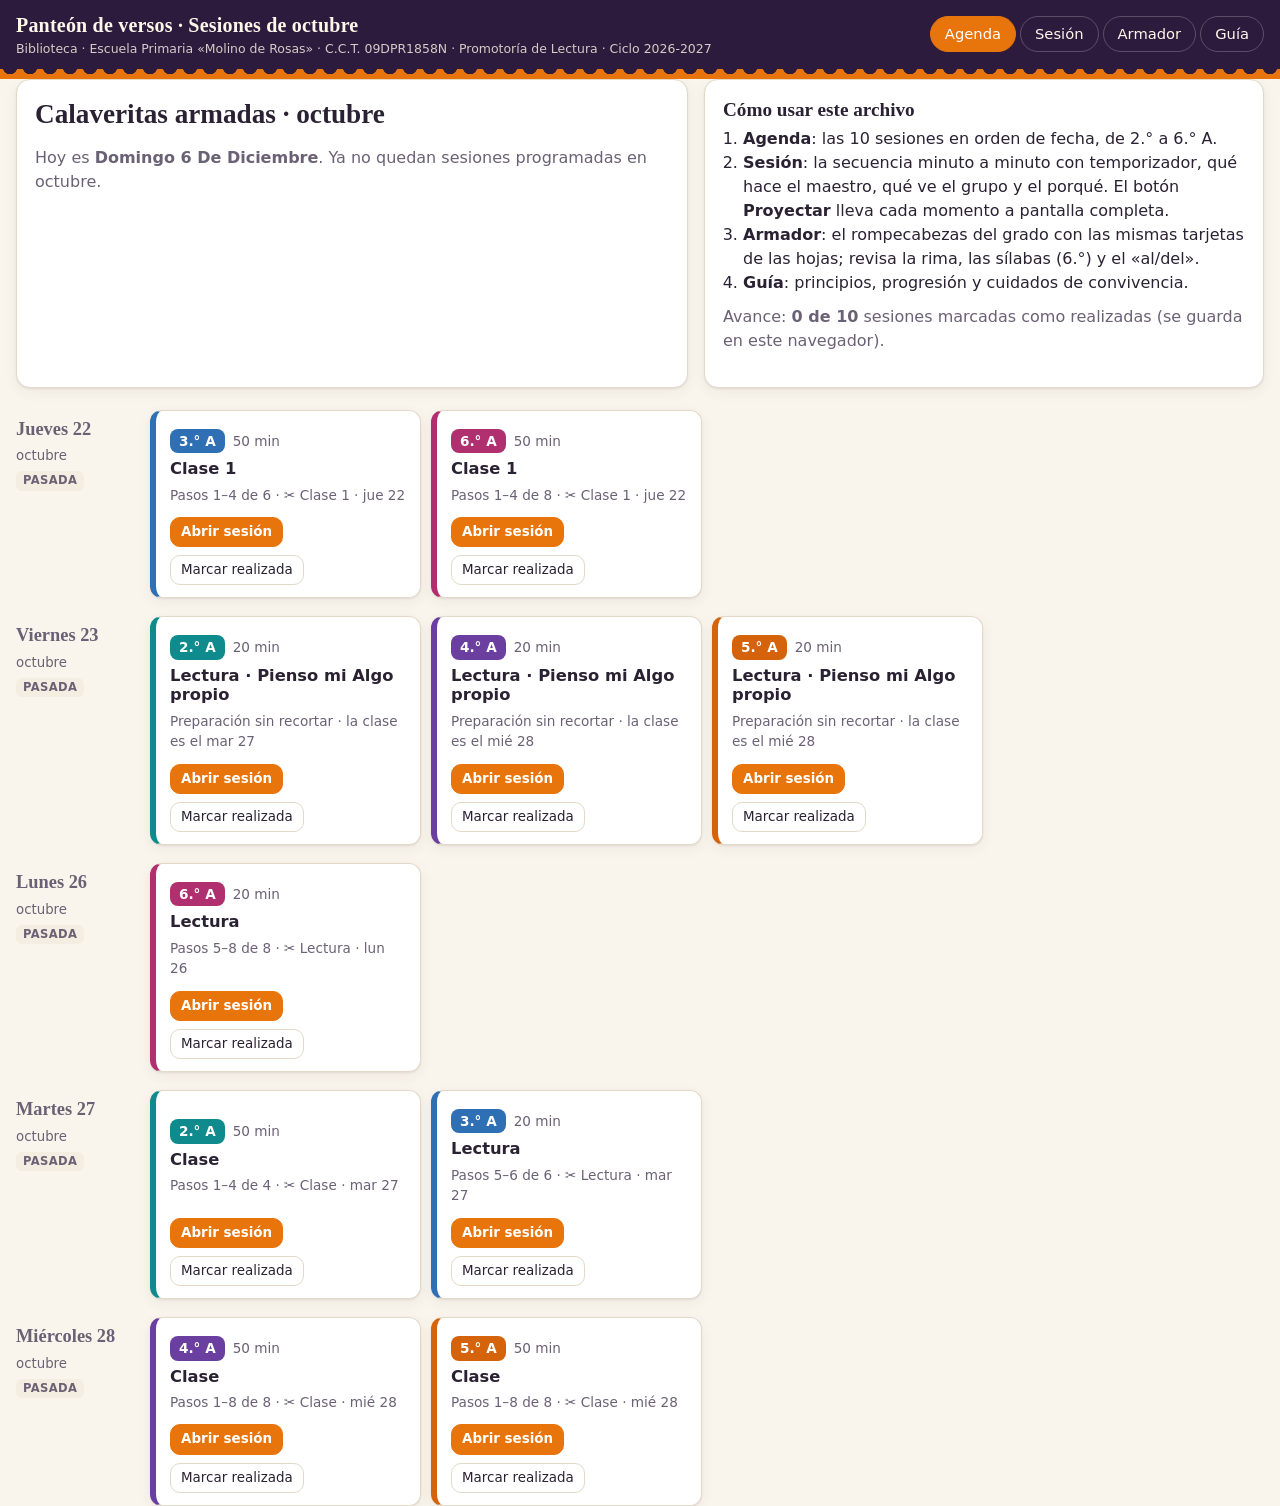
==== commit e028e4f4: "Add files via upload" ====
--- a/herramienta/panteon-de-versos-sesiones.html
+++ b/herramienta/panteon-de-versos-sesiones.html
@@ -307,7 +307,7 @@
   },
   3: {
     name: '3.° A', N: 6, pairs: [[1, 2], [3, 4], [5, 6]], hint: 'symend', pista: true, stars: [2, 4, 6], cut: 5, quart: false, abcd: false,
-    firma: 'Mis iniciales y 3.° A', lab: ['✂ Clase 1 · jue 22', '✂ Clase 2 · jue 29'],
+    firma: 'Mis iniciales y 3.° A', lab: ['✂ Clase 1 · jue 22', '✂ Lectura · mar 27'],
     titles: L('Una visita de miedo;La Calaca en mi casa;¡Toc, toc! Es la Calaca;Calaverita para mi familia;La Calaca despistada;+La Copetona en el barrio;+La Dientona y la cazuela'),
     steps: [
       S('¿Quién llega?', '¿Por quién?', 'quien', 'porquien',
@@ -339,8 +339,8 @@
     rule: 'Busca el <b>mismo símbolo y la misma terminación</b> (★ -ón) en cada pareja.'
   },
   4: {
-    name: '4.° A', N: 8, pairs: [[1, 2], [3, 4], [5, 6], [7, 8]], hint: 'end', pista: true, stars: [2, 4, 6, 8], cut: 7, quart: false, abcd: false,
-    firma: 'Mi seudónimo y 4.° A', lab: ['✂ Clase · mié 28', '✂ Lectura · vie 30'],
+    name: '4.° A', N: 8, pairs: [[1, 2], [3, 4], [5, 6], [7, 8]], hint: 'end', pista: true, stars: [2, 4, 6, 8], cut: null, quart: false, abcd: false,
+    firma: 'Mi seudónimo y 4.° A', lab: ['✂ Clase · mié 28'],
     titles: L('La calaverita de mi familia;El día que llegó la Muerte;Una visita muy despistada;La Muerte y mi casa;+La Chimuela en la cocina;+La Descarnada despistada'),
     steps: [
       S('Aquí yace…', '¿Por quién?', 'titulo', 'porquien',
@@ -378,8 +378,8 @@
     rule: 'Busca la <b>misma terminación</b> (-ío, -ona…). Las tarjetas ≈ «suenan parecido»: también se valen.'
   },
   5: {
-    name: '5.° A', N: 8, pairs: [[1, 2], [3, 4], [5, 6], [7, 8]], hint: 'none', pista: false, stars: [4, 8], cut: 7, quart: true, abcd: false,
-    firma: 'Mi seudónimo y 5.° A', lab: ['✂ Clase · mié 28', '✂ Lectura · vie 30'],
+    name: '5.° A', N: 8, pairs: [[1, 2], [3, 4], [5, 6], [7, 8]], hint: 'none', pista: false, stars: [4, 8], cut: null, quart: true, abcd: false,
+    firma: 'Mi seudónimo y 5.° A', lab: ['✂ Clase · mié 28'],
     sets: {
       orig: { titles: L('La visita inesperada;—¡Ya te toca!—;La Muerte se quedó a cenar;Calaverita con diálogo;—¡Toc, toc, soy yo!—;La Pelona en la panadería;+La Chimuela pide posada;+—¡Ha llegado el día!—'), steps: [
       S('Aquí yace…', '¿Por quién?', 'titulo', 'porquien',
@@ -449,7 +449,7 @@
   },
   6: {
     name: '6.° A', N: 8, pairs: [[1, 3], [2, 4], [5, 7], [6, 8]], hint: 'syl', pista: false, stars: [4, 8], cut: 5, quart: true, abcd: true,
-    firma: 'Mi seudónimo y 6.° A', lab: ['✂ Clase 1 · jue 22', '✂ Clase 2 · jue 29'],
+    firma: 'Mi seudónimo y 6.° A', lab: ['✂ Clase 1 · jue 22', '✂ Lectura · lun 26'],
     titles: L('Epitafio con pan de muerto;La Muerte en la biblioteca;Rima cruzada para mi familia;La visita más famosa;+La Tilica en el jardín;+La Copetona del callejón'),
     steps: [
       S('Aquí yace…', '¿Por quién?', 'titulo', 'porquien',
@@ -531,20 +531,16 @@
     print: ['Sin recortables. Opcional: proyectar la hoja 1 para mostrar dónde irá la tarjeta blanca ✎'] },
   { id: 'g5p', g: 5, date: '2026-10-23', kind: 'prep', label: 'Lectura · Pienso mi Algo propio', min: 20, from: 0, to: 0, next: 'mié 28',
     print: ['Sin recortables. Opcional: proyectar la hoja 1 para mostrar dónde irá la tarjeta blanca ✎'] },
+  { id: 'g6c2', g: 6, date: '2026-10-26', kind: 'lectura', label: 'Lectura', min: 20, from: 5, to: 8,
+    print: ['Hoja 4 · Recortables de la Clase 2: 1 por alumno', 'Tiras de reto que hayan sobrado de la Clase 1 (hoja 5)', 'Hoja de margen A, B, C, D (quien la usó en la Clase 1)'] },
   { id: 'g2c', g: 2, date: '2026-10-27', kind: 'unica', label: 'Clase', min: 50, from: 1, to: 4,
     print: ['Elige la versión impresa: «con tarjetas extra» (lenguaje original) o «palabras de los niños»; el botón de la sesión y del armador muestra la misma', 'Hoja 1 · «Así organizo mi cuaderno» (no se recorta): 1 por alumno', 'Hojas 2 y 3 · Recortables: 1 juego por alumno', 'Hoja 4 · Tiras de reto: 1 por cada 12 alumnos, cortada en tiras'] },
-  { id: 'g4c', g: 4, date: '2026-10-28', kind: 'unica', label: 'Clase', min: 50, from: 1, to: 6,
-    print: ['Hoja 1 · «Así organizo mi cuaderno» (no se recorta): 1 por alumno', 'Hojas 2, 3 y 4 · Recortables de la clase: 1 juego por alumno', 'Hoja 6 · Tiras de reto: 1 por cada 12 alumnos, cortada en tiras'] },
-  { id: 'g5c', g: 5, date: '2026-10-28', kind: 'unica5', label: 'Clase', min: 50, from: 1, to: 6,
-    print: ['Hoja 1 · «Así organizo mi cuaderno» (no se recorta): 1 por alumno', 'Elige la versión impresa: «con tarjetas extra» (lenguaje original) o «palabras de los niños»; el botón de la sesión y del armador muestra la misma', 'Hojas 2, 3 y 4 · Recortables de la clase: 1 juego por alumno', 'Hoja 6 · Tiras de reto: 1 por cada 12 alumnos, cortada en tiras', 'Colores o marcatextos por equipo (para clasificar rimas sin recortar)'] },
-  { id: 'g3c2', g: 3, date: '2026-10-29', kind: 'clase2', label: 'Clase 2', min: 50, from: 5, to: 6,
+  { id: 'g3c2', g: 3, date: '2026-10-27', kind: 'lectura', label: 'Lectura', min: 20, from: 5, to: 6,
     print: ['Hoja 4 · Recortables de la Clase 2: 1 por alumno', 'Tiras de reto que hayan sobrado de la Clase 1 (hoja 5)'] },
-  { id: 'g6c2', g: 6, date: '2026-10-29', kind: 'clase2', label: 'Clase 2', min: 50, from: 5, to: 8,
-    print: ['Hoja 4 · Recortables de la Clase 2: 1 por alumno', 'Tiras de reto que hayan sobrado de la Clase 1 (hoja 5)', 'Hoja de margen A, B, C, D (quien la usó en la Clase 1)'] },
-  { id: 'g4l', g: 4, date: '2026-10-30', kind: 'lectura', label: 'Lectura', min: 20, from: 7, to: 8,
-    print: ['Hoja 5 · Recortables de la lectura: 1 por alumno', 'Tiras de reto que hayan sobrado (hoja 6)'] },
-  { id: 'g5l', g: 5, date: '2026-10-30', kind: 'lectura', label: 'Lectura', min: 20, from: 7, to: 8,
-    print: ['Usa la misma versión impresa que en la clase del mié 28', 'Hoja 5 · Recortables de la lectura: 1 por alumno', 'Tiras de reto que hayan sobrado (hoja 6)'] }
+  { id: 'g4c', g: 4, date: '2026-10-28', kind: 'unica', label: 'Clase', min: 50, from: 1, to: 8,
+    print: ['Hoja 1 · «Así organizo mi cuaderno» (no se recorta): 1 por alumno', 'Hojas 2, 3 y 4 · Recortables de la clase: 1 juego por alumno', 'Hoja 5 · Recortables de los versos 7 y 8: se usan en esta misma clase (el viernes 30 es Consejo Técnico)', 'Hoja 6 · Tiras de reto: 1 por cada 12 alumnos, cortada en tiras'] },
+  { id: 'g5c', g: 5, date: '2026-10-28', kind: 'unica5', label: 'Clase', min: 50, from: 1, to: 8,
+    print: ['Hoja 1 · «Así organizo mi cuaderno» (no se recorta): 1 por alumno', 'Elige la versión impresa: «con tarjetas extra» (lenguaje original) o «palabras de los niños»; el botón de la sesión y del armador muestra la misma', 'Hojas 2, 3 y 4 · Recortables de la clase: 1 juego por alumno', 'Hoja 5 · Recortables de los versos 7 y 8: se usan en esta misma clase (el viernes 30 es Consejo Técnico)', 'Hoja 6 · Tiras de reto: 1 por cada 12 alumnos, cortada en tiras', 'Colores o marcatextos por equipo (para clasificar rimas sin recortar)'] }
 ];
 
 /* =====================================================================
@@ -668,7 +664,7 @@
     case 'unica': return [M.escuchar(5), M.recordar(5, 'vie 23'), M.armar(20), M.revisar(10, g === 4), M.compartir(10, g === 2)];
     case 'unica5': return [M.clasificar(10), M.escuchar(5), M.armar(20), M.revisar(10, true), M.compartir(5)];
     case 'clase2': return [M.releer(5, g === 6 ? ['Señalan al margen las letras A y B de la cuarteta 1: hoy toca C y D (5 con 7, 6 con 8).'] : ['Cuentan a su pareja qué le pasó a la Muerte hasta ahora.']), M.escuchar(5, true), M.armar(20), M.revisar(10), M.compartir(10, true)];
-    case 'lectura': return [M.releer(4, g === 5 ? ['Ensayan a dos voces el diálogo: uno es la Muerte y otro el personaje.'] : ['Leen en voz alta el verso 6: ¿qué le pasó a la Muerte?']), M.armar(10), M.revisar(4), M.compartir(2, true)];
+    case 'lectura': return [M.releer(4, g === 5 ? ['Ensayan a dos voces el diálogo: uno es la Muerte y otro el personaje.'] : s.from >= 7 ? ['Leen en voz alta el verso 6: ¿qué le pasó a la Muerte?'] : ['Releen en voz alta lo que llevan armado: ¿cómo va la calaverita hasta aquí?']), M.armar(10), M.revisar(4), M.compartir(2, true)];
     case 'prep': return [M.escuchar(5), M.destinatario(5), M.pensar(7), M.guardar(3)];
   }
   return [];
@@ -1087,10 +1083,10 @@
     <p class="muted" style="font-size:.85rem">Los colores de pantalla son aproximados a los de las hojas impresas.</p></div>
   <div class="card-box" style="grid-column:1/-1"><h2>Progresión de 2.° a 6.°</h2><div class="tablewrap"><table><thead><tr><th>Grado</th><th>Versos y rima</th><th>Pista de rima en la tarjeta</th><th>Reto principal</th><th>Sesiones</th></tr></thead><tbody>
     <tr><td>2.°</td><td>4 versos · AABB</td><td>Símbolo ★ ☾ ♥ + «rima con»</td><td>Dos pareados seguidos</td><td>vie 23 (Algo propio) · mar 27</td></tr>
-    <tr><td>3.°</td><td>6 versos · AABBCC</td><td>Símbolo + terminación (★ -ón)</td><td>Historia con inicio, problema y final</td><td>jue 22 · jue 29</td></tr>
-    <tr><td>4.°</td><td>8 versos · AABBCCDD</td><td>Solo terminación · ≈ asonante</td><td>Rimar sin símbolos; cosas y acciones</td><td>vie 23 · mié 28 · vie 30</td></tr>
-    <tr><td>5.°</td><td>8 versos · 2 cuartetas AABB</td><td>Ninguna: se clasifica antes</td><td>Diálogo y rima reconocida de oído</td><td>vie 23 · mié 28 · vie 30</td></tr>
-    <tr><td>6.°</td><td>8 versos · 2 cuartetas ABAB</td><td>Ninguna · sílabas en la tarjeta</td><td>Rima cruzada y ritmo</td><td>jue 22 · jue 29</td></tr>
+    <tr><td>3.°</td><td>6 versos · AABBCC</td><td>Símbolo + terminación (★ -ón)</td><td>Historia con inicio, problema y final</td><td>jue 22 · mar 27</td></tr>
+    <tr><td>4.°</td><td>8 versos · AABBCCDD</td><td>Solo terminación · ≈ asonante</td><td>Rimar sin símbolos; cosas y acciones</td><td>vie 23 · mié 28</td></tr>
+    <tr><td>5.°</td><td>8 versos · 2 cuartetas AABB</td><td>Ninguna: se clasifica antes</td><td>Diálogo y rima reconocida de oído</td><td>vie 23 · mié 28</td></tr>
+    <tr><td>6.°</td><td>8 versos · 2 cuartetas ABAB</td><td>Ninguna · sílabas en la tarjeta</td><td>Rima cruzada y ritmo</td><td>jue 22 · lun 26</td></tr>
   </tbody></table></div></div>
   <div class="card-box"><h2>El armador y sus pistas</h2>
     <p>El armador usa las mismas tarjetas de cada hoja. Comprueba la rima con un detector que compara la terminación desde la vocal tónica (rima consonante) o solo las vocales (asonante, «suena parecido»).</p>
